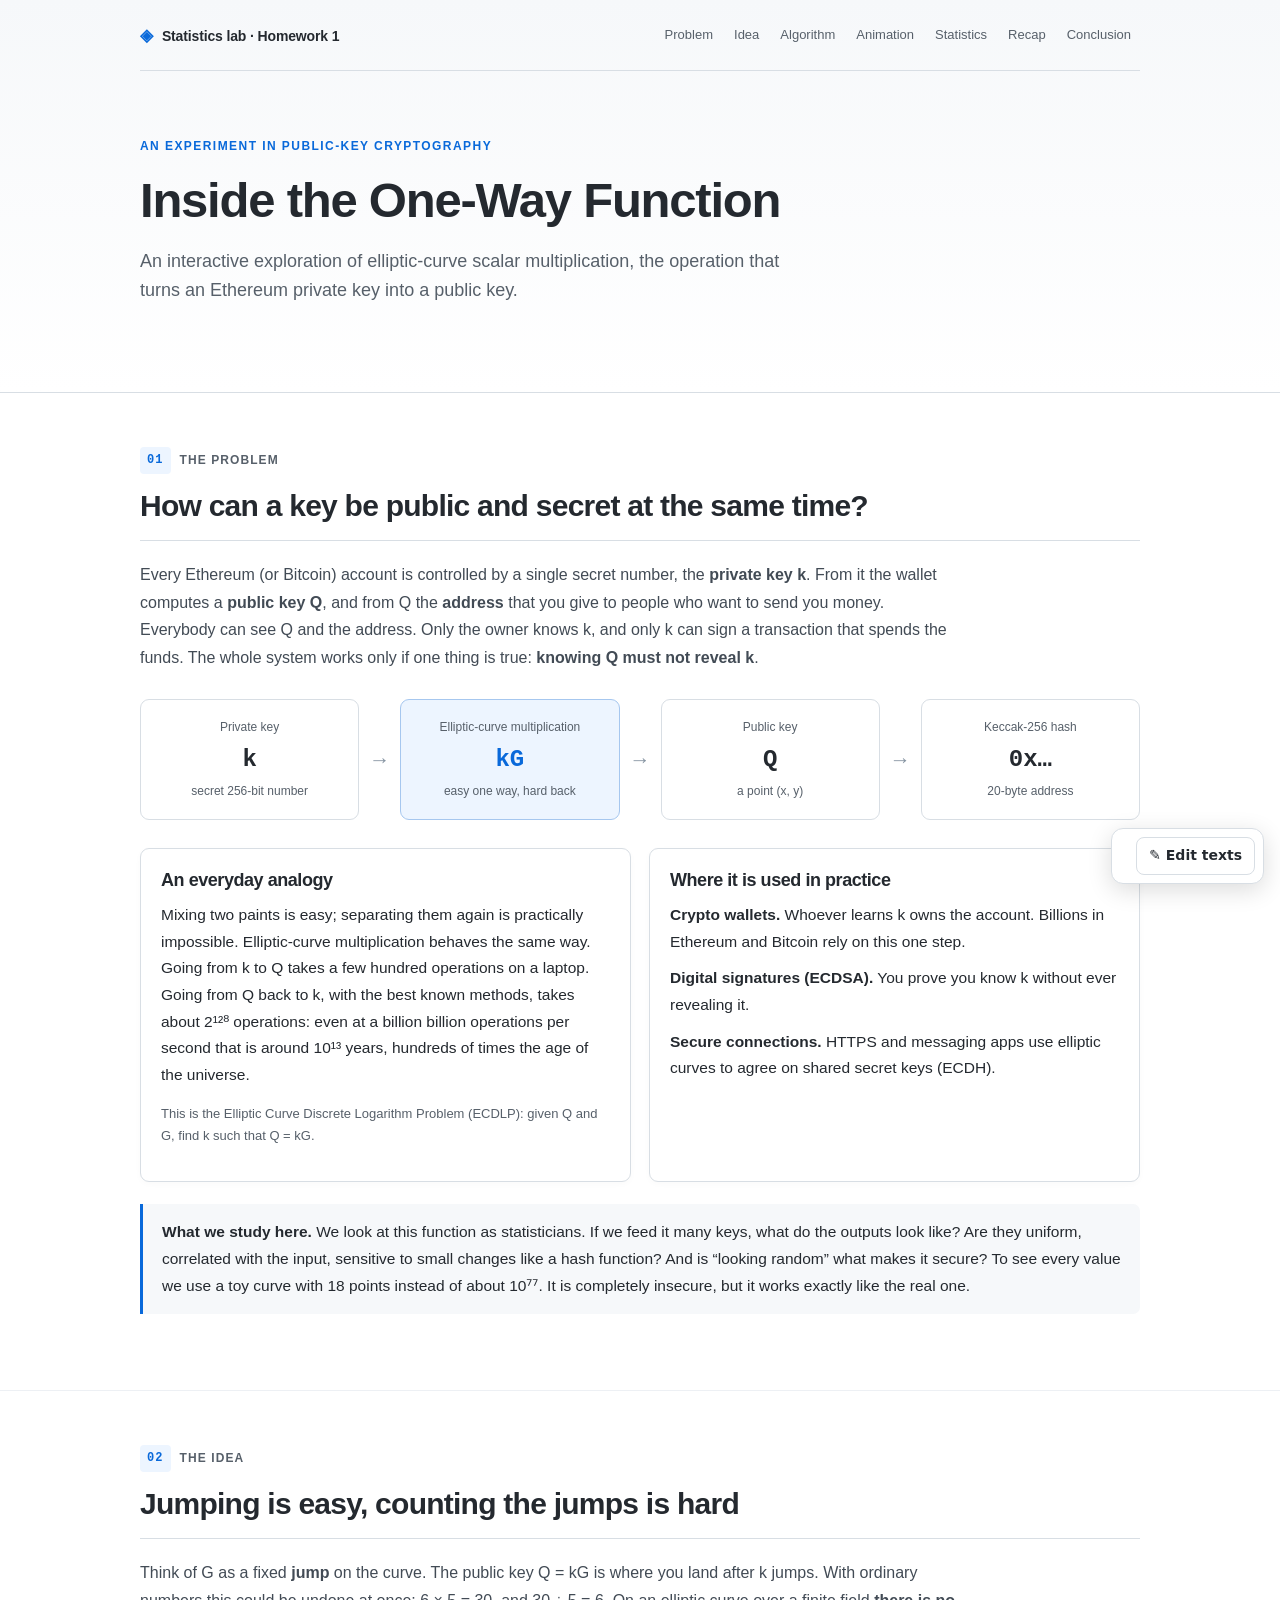
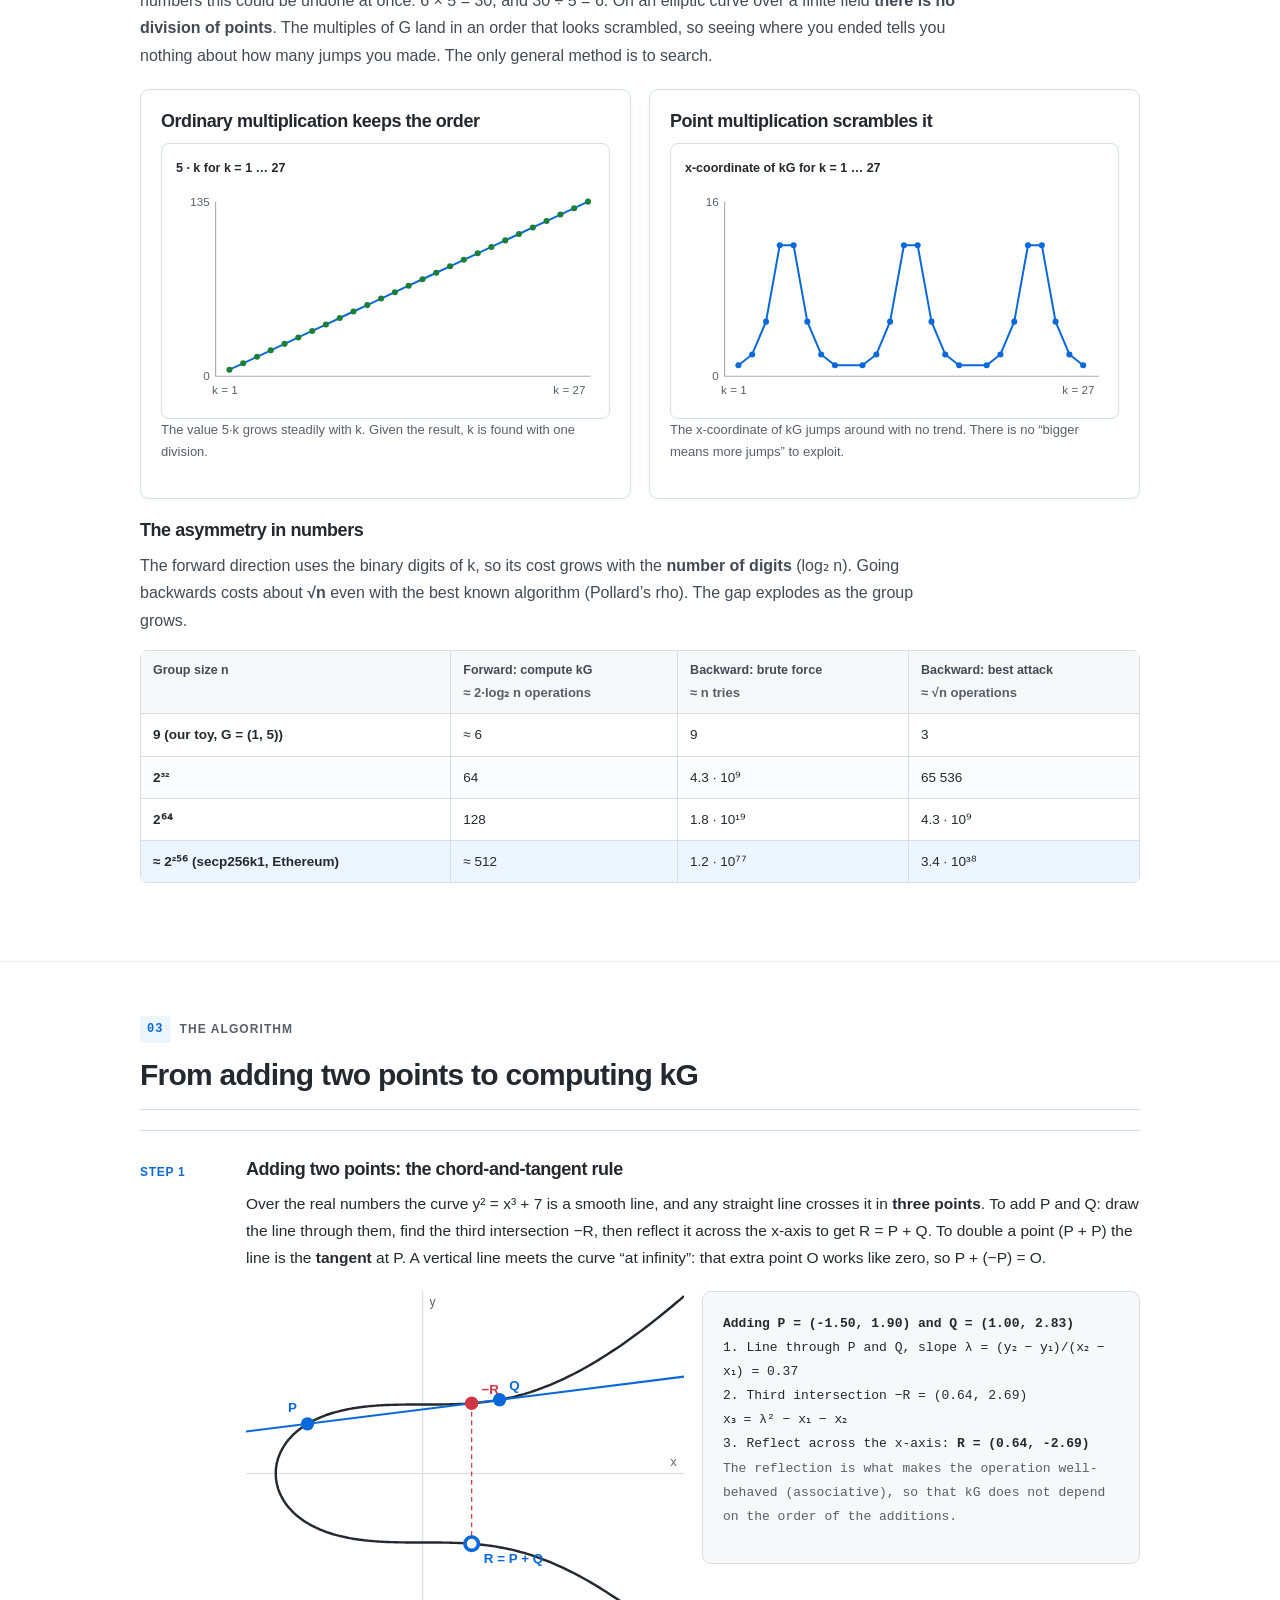
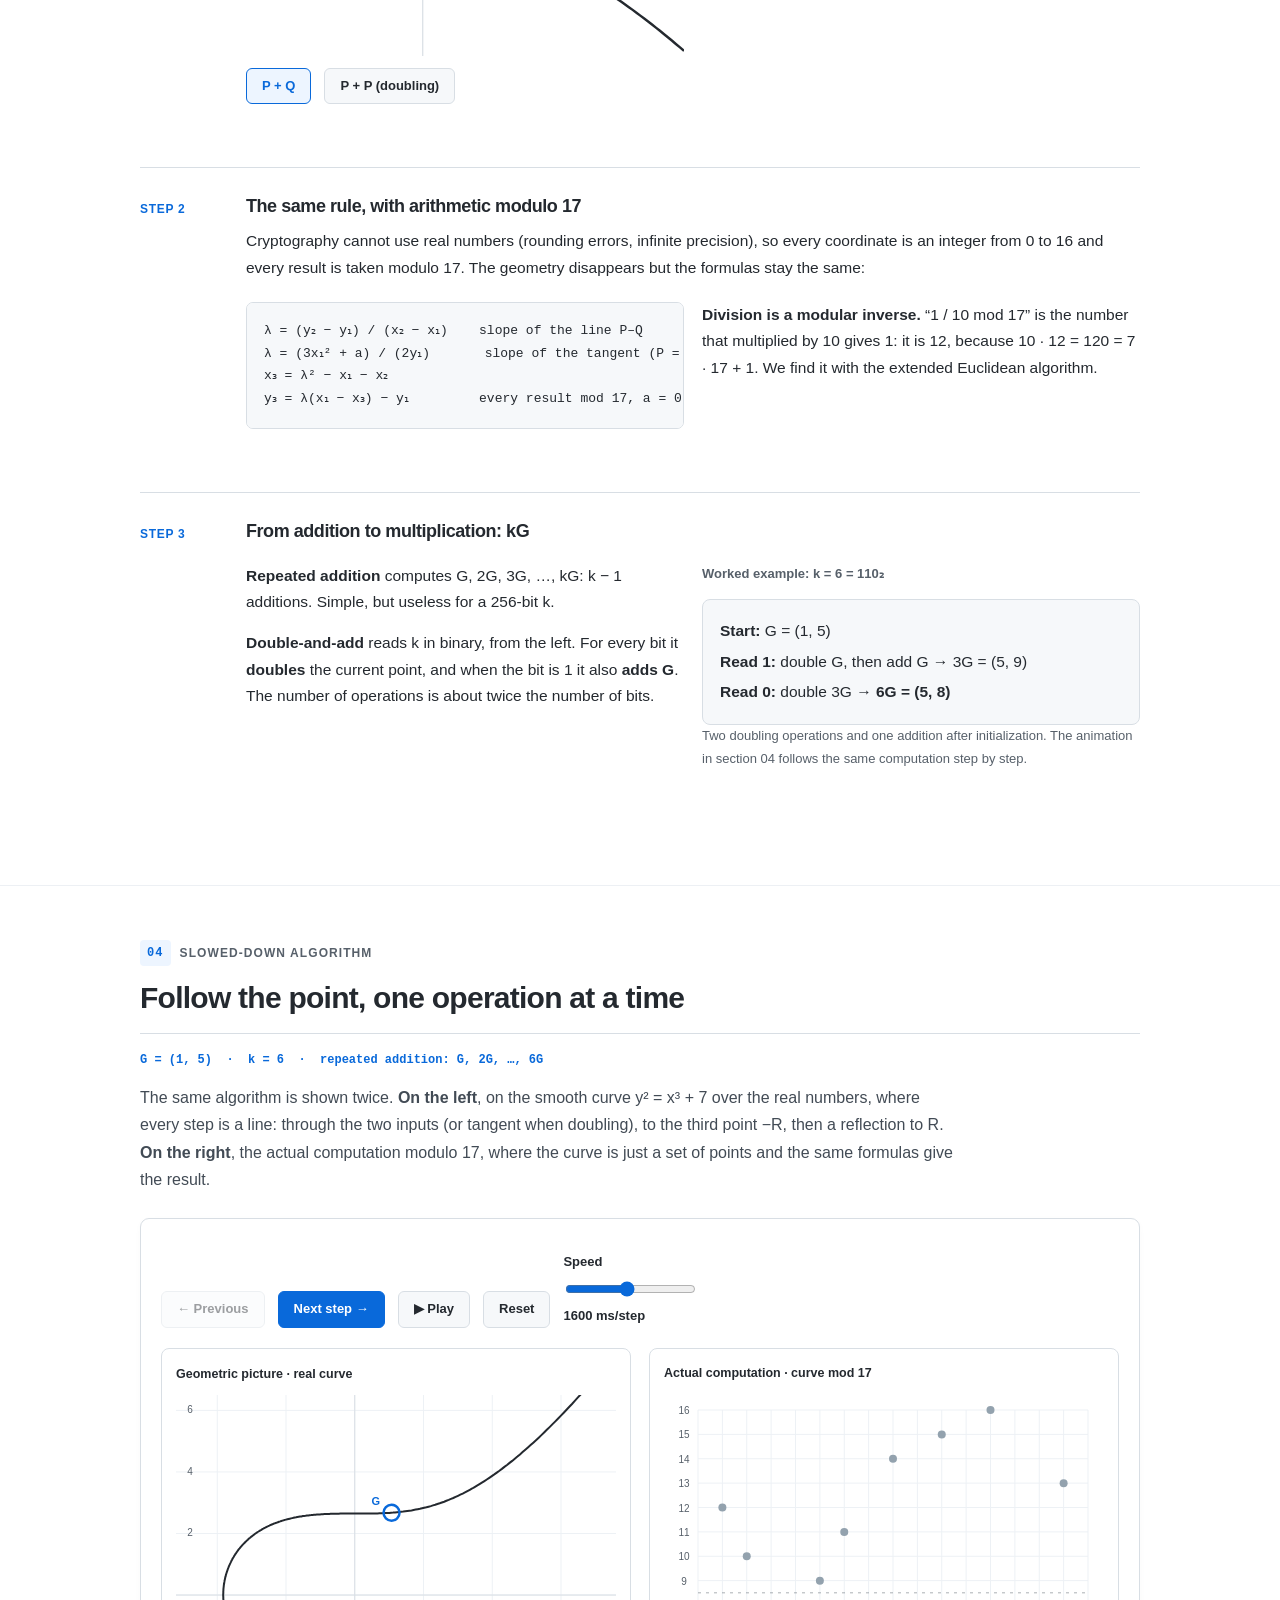
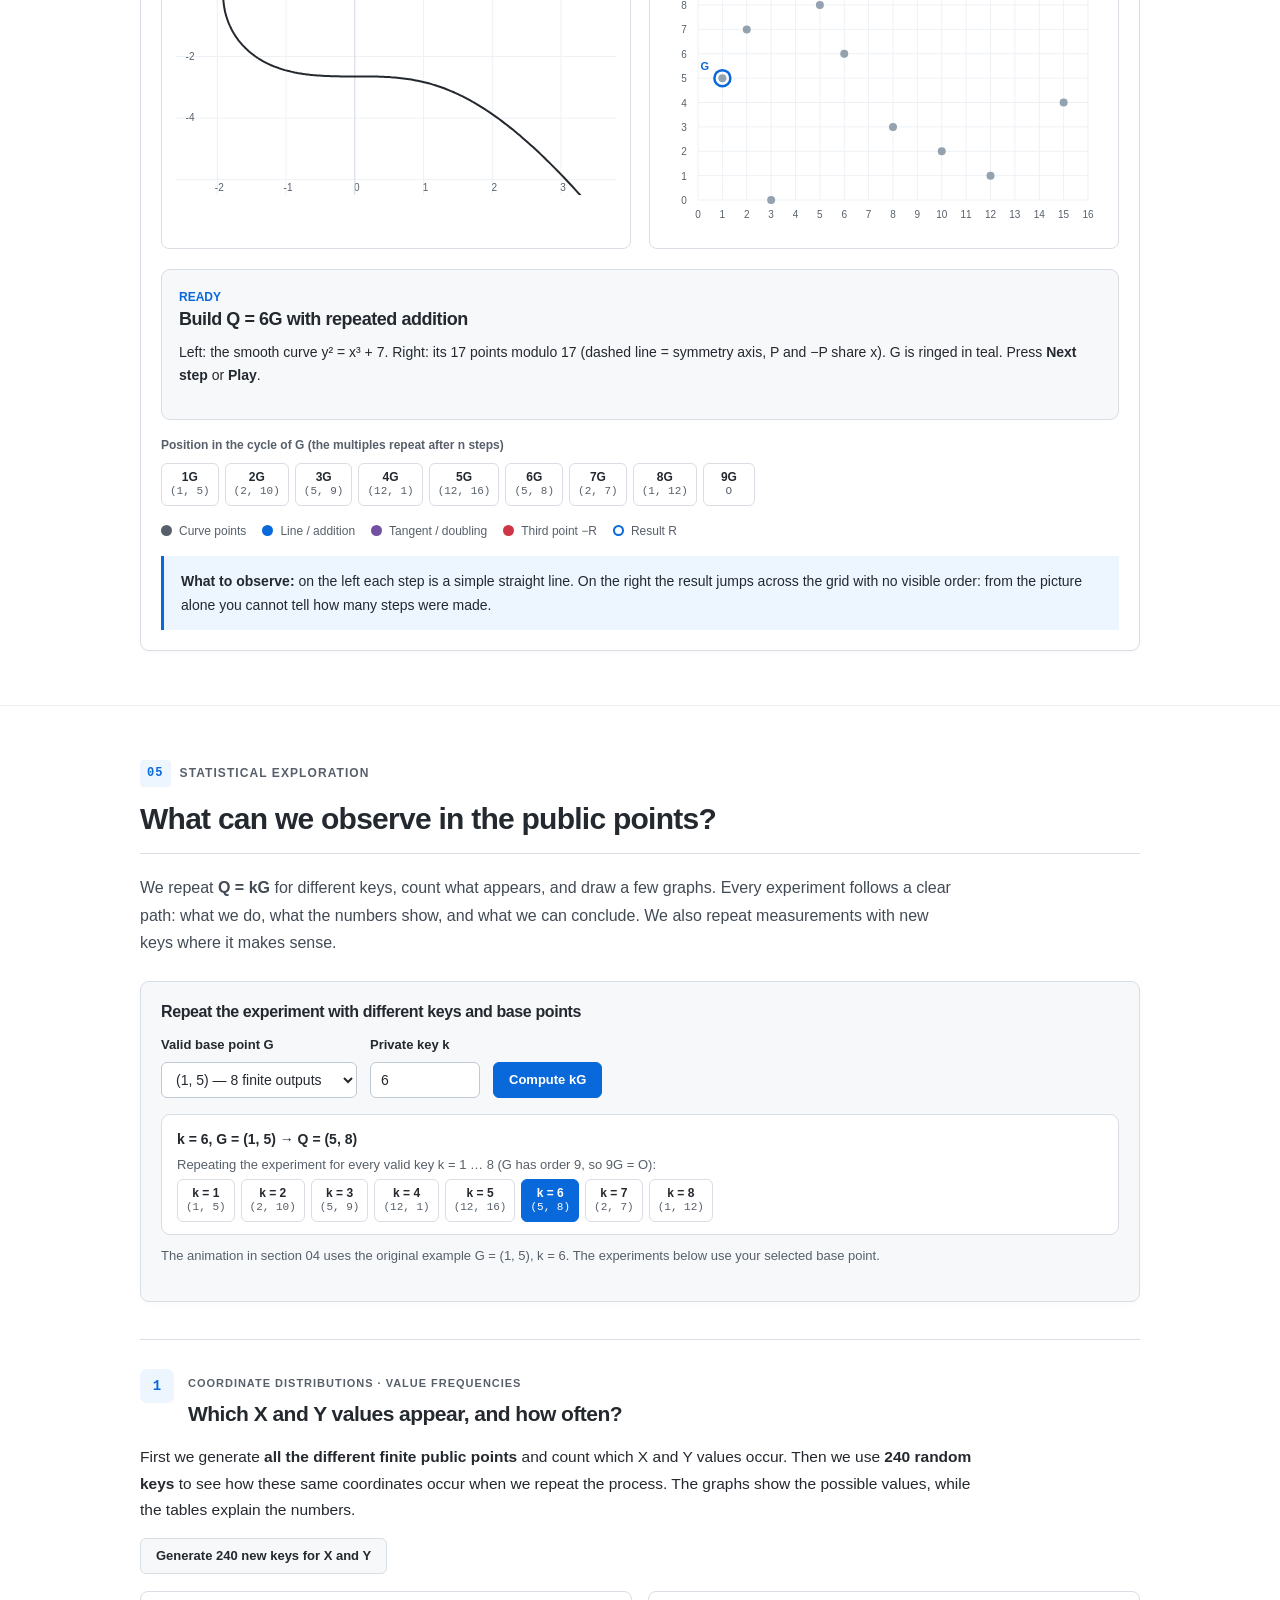
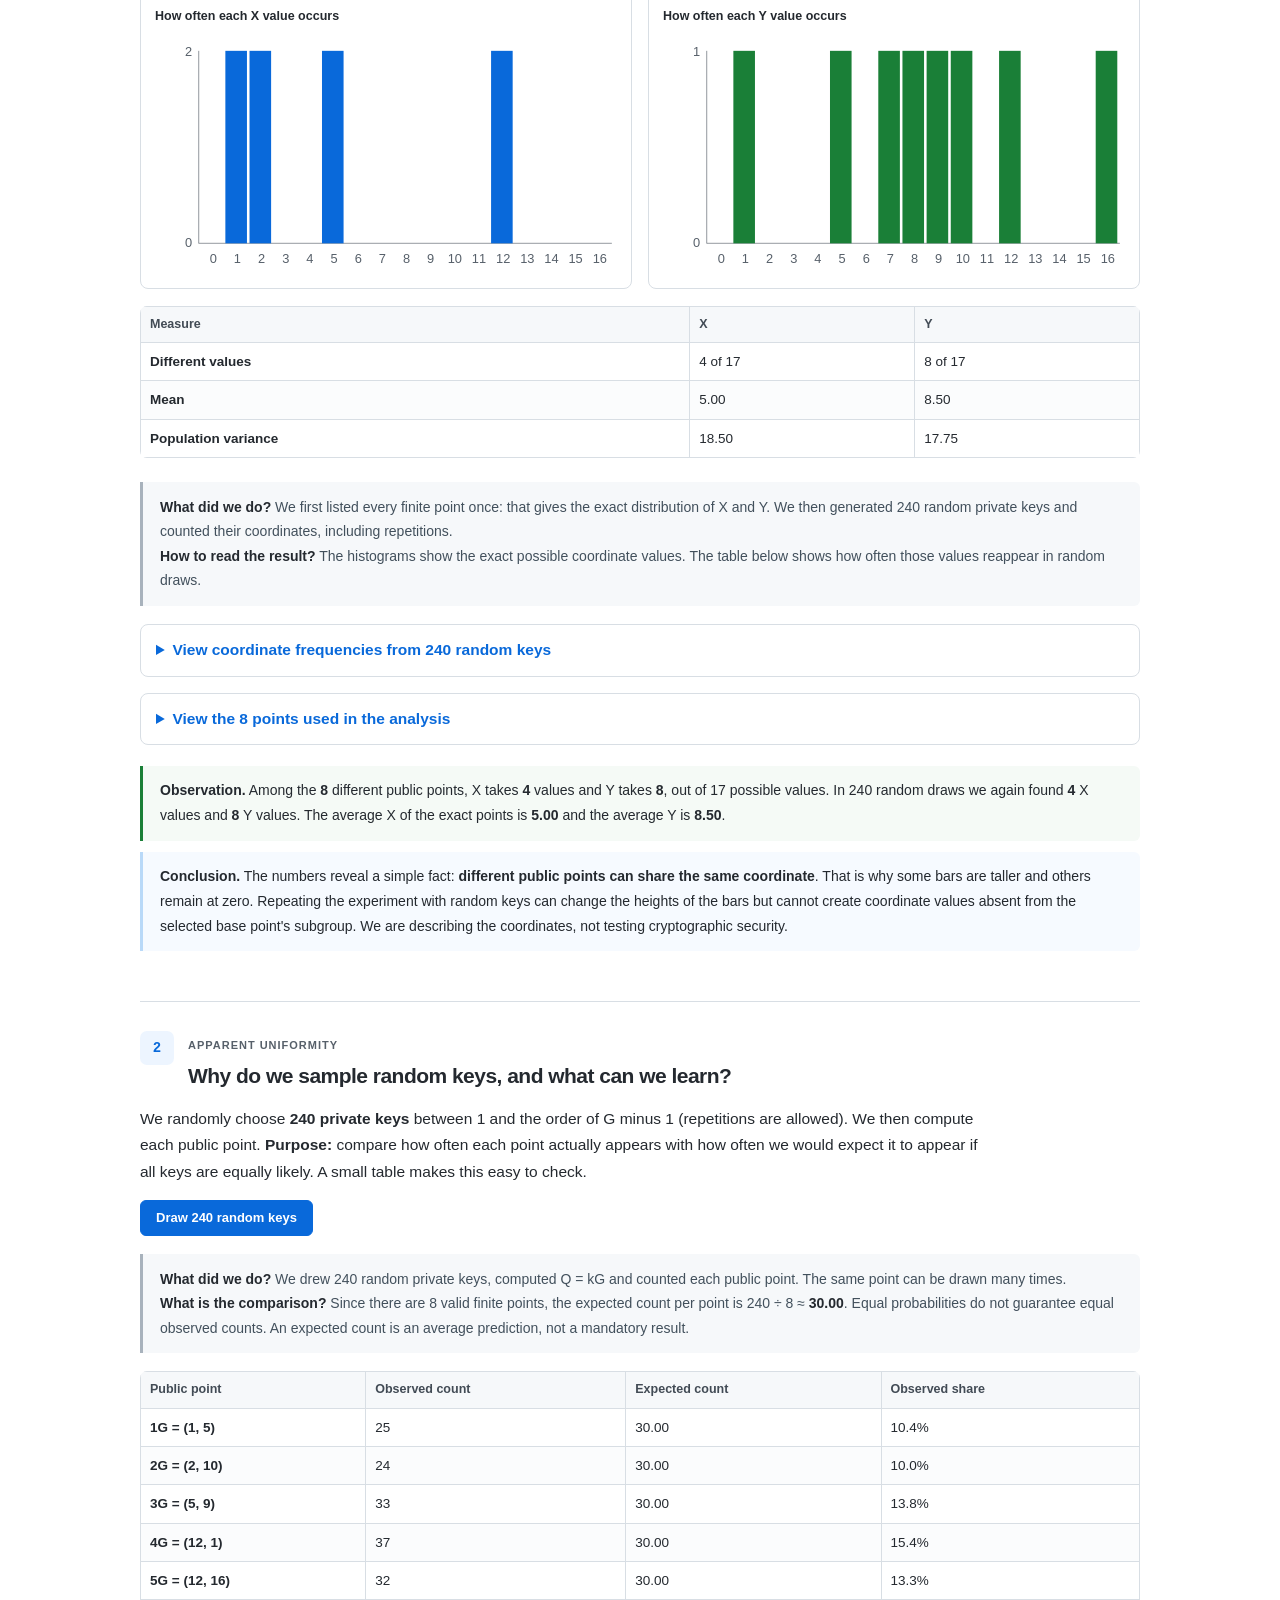
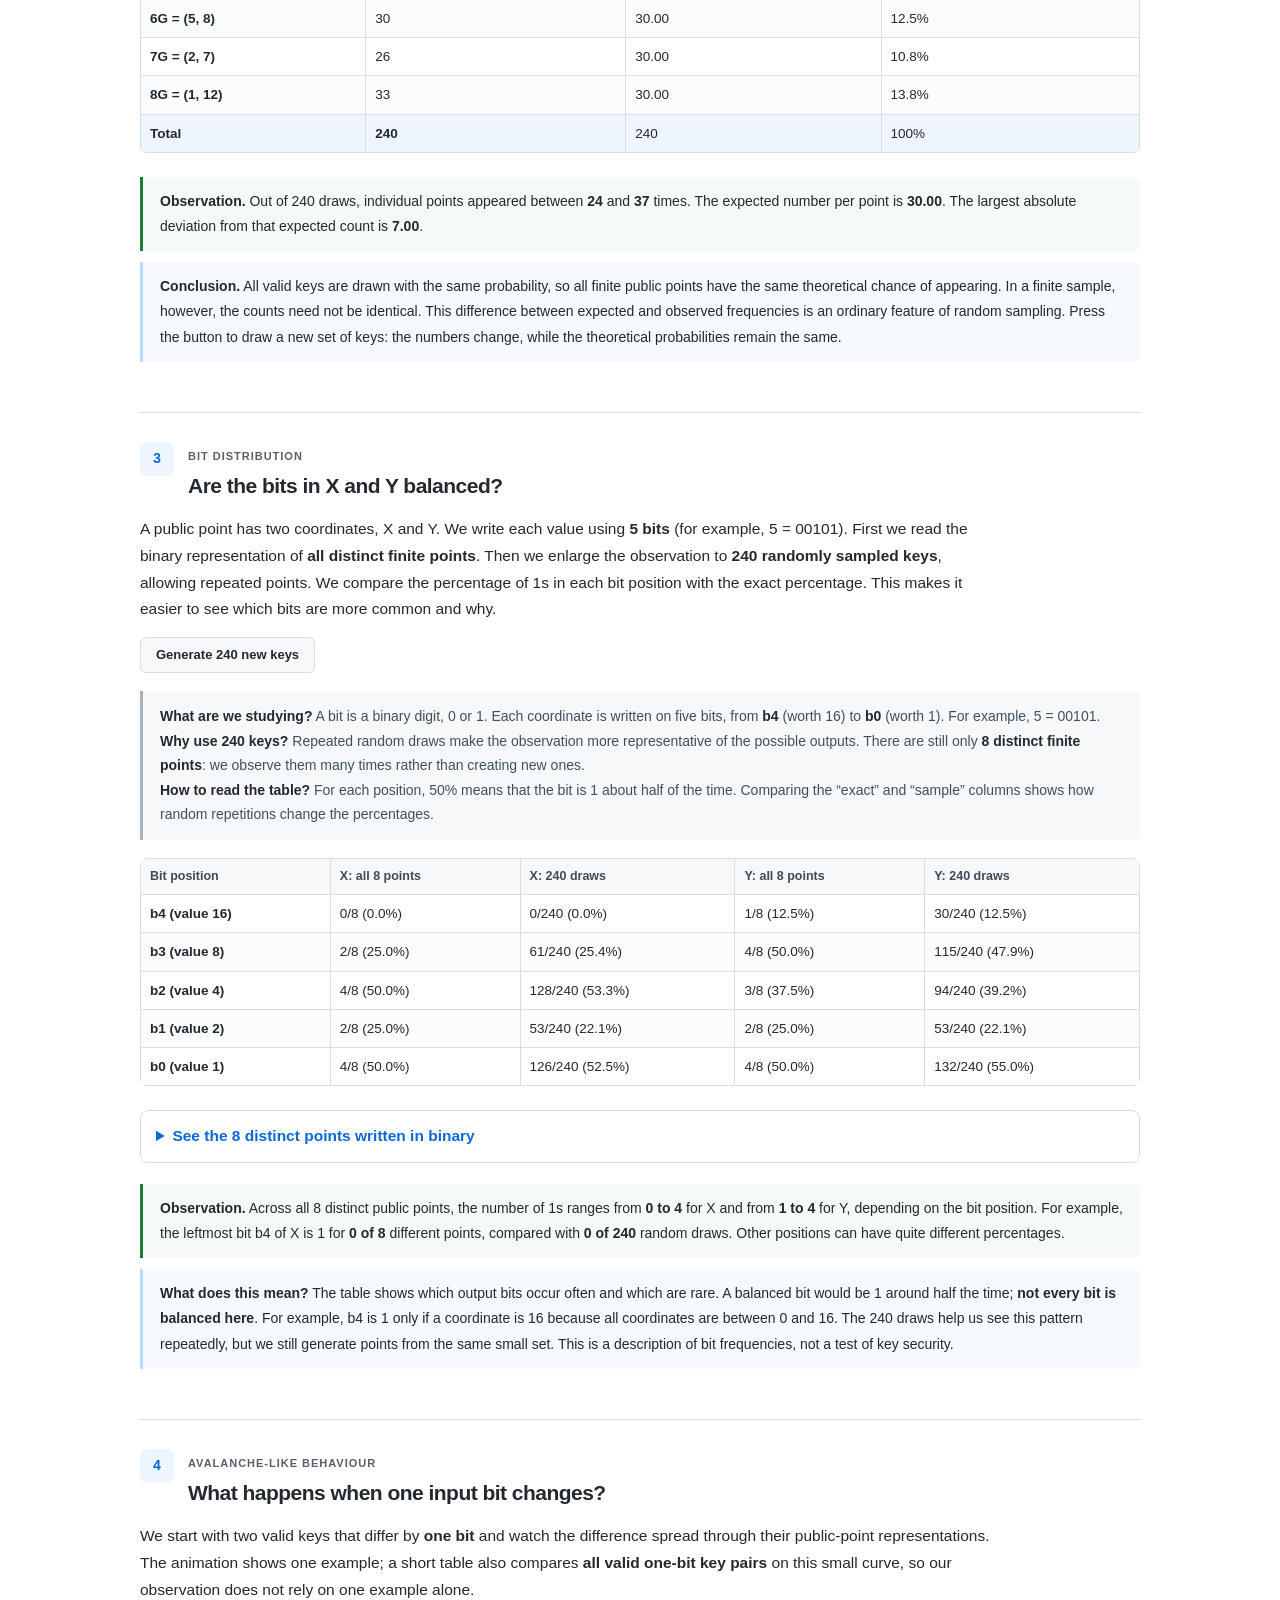
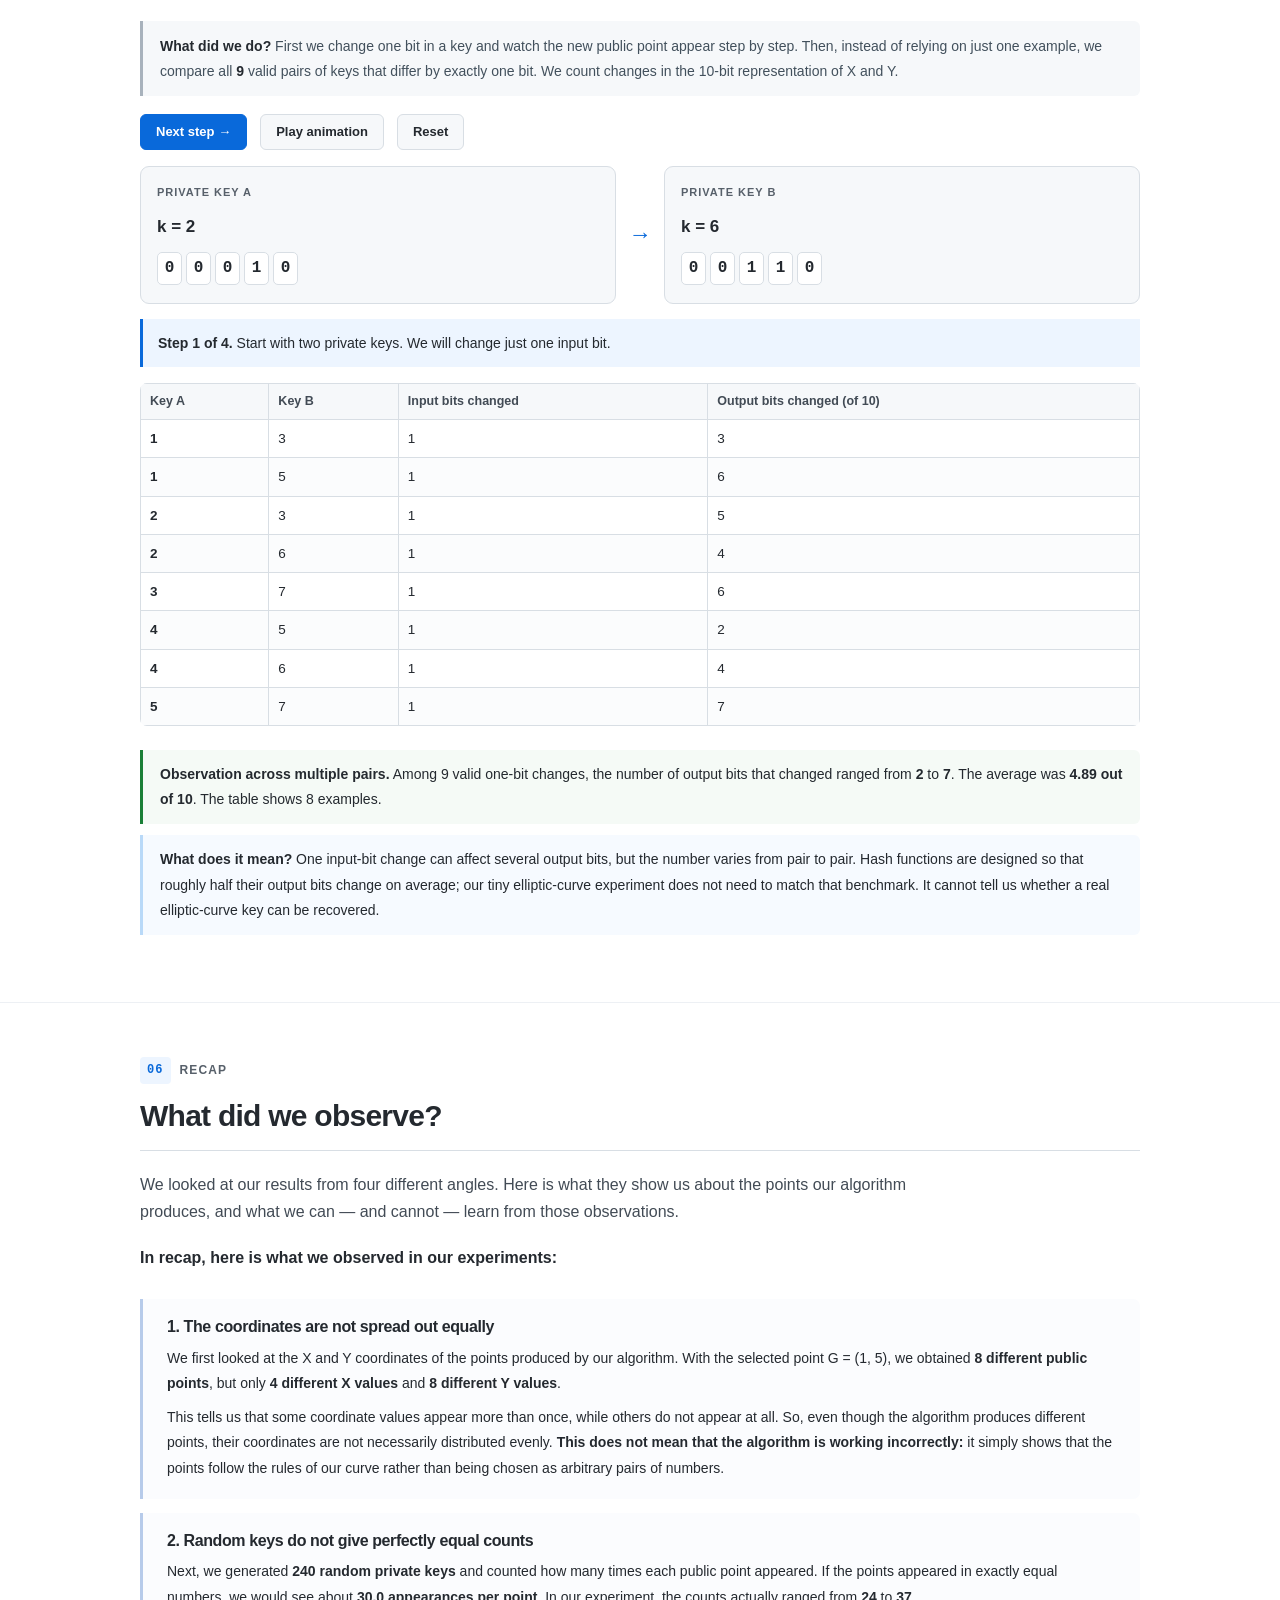
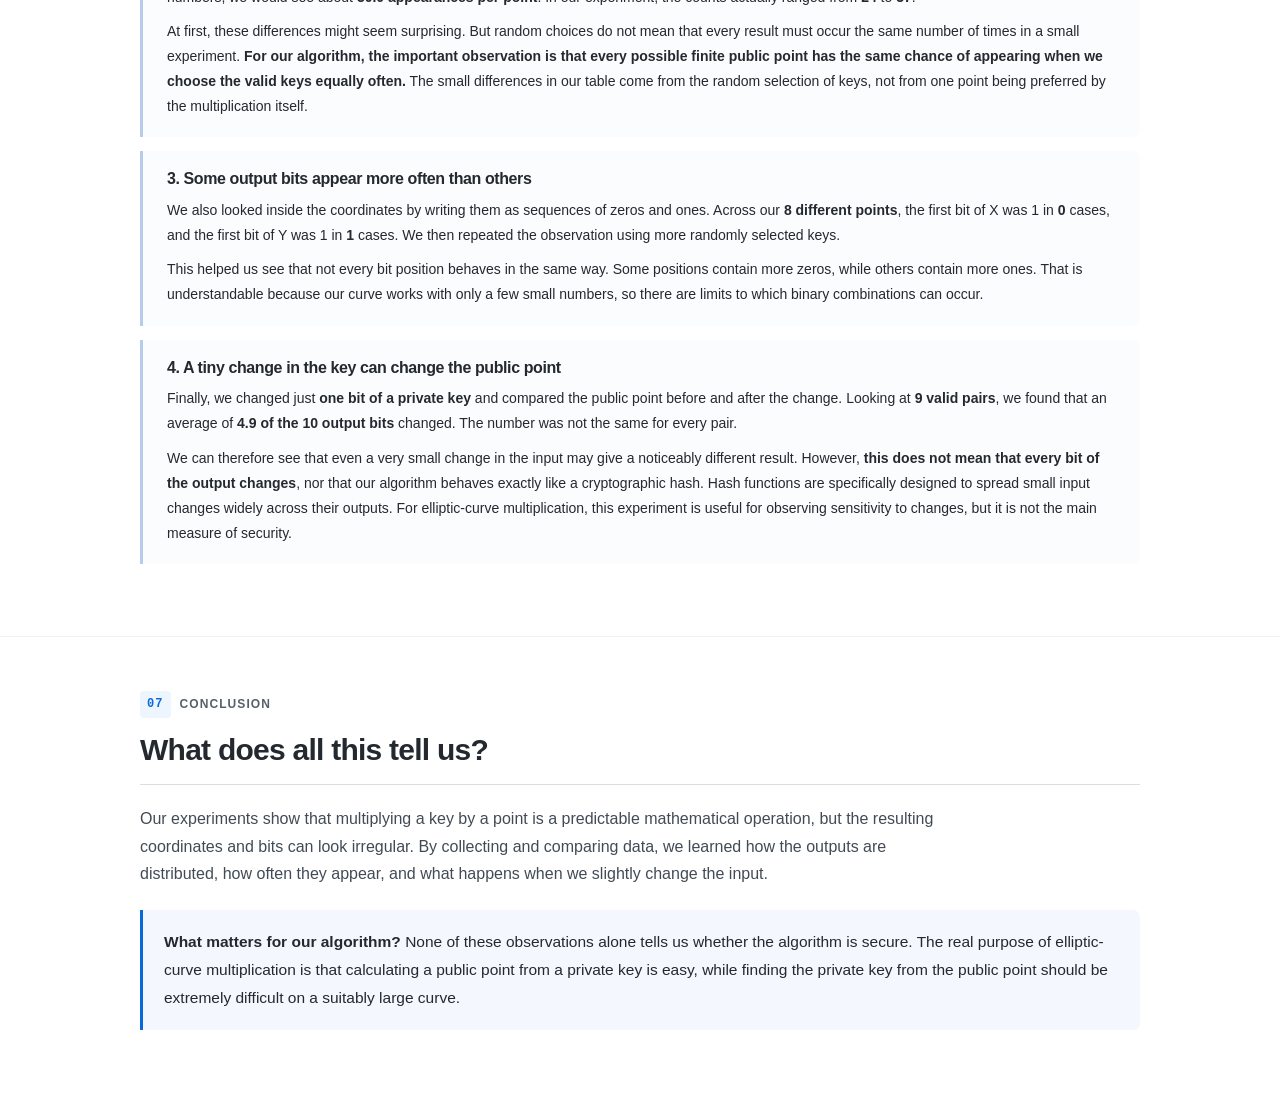
==== homework-1/index.html @ 022c15c7 "Add files via upload Add statistics Homework 1" ====
<!doctype html><html lang="en"><head><meta charset="utf-8"><meta name="viewport" content="width=device-width,initial-scale=1,viewport-fit=cover"><meta name="description" content="Statistics Homework 1: an interactive statistical exploration of elliptic-curve scalar multiplication"><title>Inside the One-Way Function | Statistics Homework 1</title><link rel="stylesheet" href="style.css"></head><body>


<header class="top">
  <div class="wrap">
    <nav class="nav">
      <div class="brand">Statistics lab · Homework 1</div>
      <div class="links">
        <a href="#problem">Problem</a><a href="#idea">Idea</a><a href="#algorithm">Algorithm</a><a href="#animation">Animation</a>
        <a href="#statistics">Statistics</a><a href="#discussion">Recap</a><a href="#conclusion">Conclusion</a>
      </div>
    </nav>
    <div class="hero"><div class="hero-text">
      <div class="eyebrow">An experiment in public-key cryptography</div>
      <h1>Inside the One-Way Function</h1>
      <p>An interactive exploration of elliptic-curve scalar multiplication, the operation that turns an Ethereum private key into a public key.</p>
    </div>
    </div>
  </div>
</header>

<main>
  <!-- 01 PROBLEM -->
  <section class="section" id="problem"><div class="wrap">
    <div class="num"><span class="num-n">01</span><span class="num-t">The problem</span></div>
    <h2>How can a key be public and secret at the same time?</h2>
    <p class="lede">Every Ethereum (or Bitcoin) account is controlled by a single secret number, the <b>private key k</b>.
      From it the wallet computes a <b>public key Q</b>, and from Q the <b>address</b> that you give to people who want to send you money.
      Everybody can see Q and the address. Only the owner knows k, and only k can sign a transaction that spends the funds.
      The whole system works only if one thing is true: <b>knowing Q must not reveal k</b>.</p>

    <div class="flow">
      <div class="flowbox"><div class="mini">Private key</div><strong>k</strong><div class="mini">secret 256-bit number</div></div>
      <div class="arrow" aria-hidden="true">→</div>
      <div class="flowbox hl"><div class="mini">Elliptic-curve multiplication</div><strong>kG</strong><div class="mini">easy one way, hard back</div></div>
      <div class="arrow" aria-hidden="true">→</div>
      <div class="flowbox"><div class="mini">Public key</div><strong>Q</strong><div class="mini">a point (x, y)</div></div>
      <div class="arrow" aria-hidden="true">→</div>
      <div class="flowbox"><div class="mini">Keccak-256 hash</div><strong>0x…</strong><div class="mini">20-byte address</div></div>
    </div>

    <div class="two">
      <div class="panel">
        <h3>An everyday analogy</h3>
        <p>Mixing two paints is easy; separating them again is practically impossible. Elliptic-curve multiplication behaves the same way.
          Going from k to Q takes a few hundred operations on a laptop. Going from Q back to k, with the best known methods, takes about
          2¹²⁸ operations: even at a billion billion operations per second that is around 10¹³ years, hundreds of times the age of the universe.</p>
        <p class="mini">This is the Elliptic Curve Discrete Logarithm Problem (ECDLP): given Q and G, find k such that Q = kG.</p>
      </div>
      <div class="panel">
        <h3>Where it is used in practice</h3>
        <ul class="plain">
          <li><b>Crypto wallets.</b> Whoever learns k owns the account. Billions in Ethereum and Bitcoin rely on this one step.</li>
          <li><b>Digital signatures (ECDSA).</b> You prove you know k without ever revealing it.</li>
          <li><b>Secure connections.</b> HTTPS and messaging apps use elliptic curves to agree on shared secret keys (ECDH).</li>
        </ul>
      </div>
    </div>

    <div class="note"><b>What we study here.</b> We look at this function as statisticians. If we feed it many keys, what do the outputs look like?
      Are they uniform, correlated with the input, sensitive to small changes like a hash function? And is “looking random” what makes it secure?
      To see every value we use a toy curve with 18 points instead of about 10⁷⁷. It is completely insecure, but it works exactly like the real one.</div>
  </div></section>

  <!-- 02 IDEA -->
  <section class="section" id="idea"><div class="wrap">
    <div class="num"><span class="num-n">02</span><span class="num-t">The idea</span></div>
    <h2>Jumping is easy, counting the jumps is hard</h2>
    <p class="lede">Think of G as a fixed <b>jump</b> on the curve. The public key Q = kG is where you land after k jumps.
      With ordinary numbers this could be undone at once: 6 × 5 = 30, and 30 ÷ 5 = 6. On an elliptic curve over a finite field
      <b>there is no division of points</b>. The multiples of G land in an order that looks scrambled, so seeing where you ended
      tells you nothing about how many jumps you made. The only general method is to search.</p>

    <div class="two">
      <div class="panel">
        <h3>Ordinary multiplication keeps the order</h3>
        <div id="ideaInt"></div>
        <p class="mini">The value 5·k grows steadily with k. Given the result, k is found with one division.</p>
      </div>
      <div class="panel">
        <h3>Point multiplication scrambles it</h3>
        <div id="ideaEc"></div>
        <p class="mini">The x-coordinate of kG jumps around with no trend. There is no “bigger means more jumps” to exploit.</p>
      </div>
    </div>

    <h3>The asymmetry in numbers</h3>
    <p class="lede">The forward direction uses the binary digits of k, so its cost grows with the <b>number of digits</b> (log₂ n).
      Going backwards costs about <b>√n</b> even with the best known algorithm (Pollard’s rho). The gap explodes as the group grows.</p>
    <div class="tablewrap">
      <table class="grid-table">
        <thead><tr><th>Group size n</th><th>Forward: compute kG<br><span class="mini">≈ 2·log₂ n operations</span></th><th>Backward: brute force<br><span class="mini">≈ n tries</span></th><th>Backward: best attack<br><span class="mini">≈ √n operations</span></th></tr></thead>
        <tbody>
          <tr><td>9 (our toy, G = (1, 5))</td><td>≈ 6</td><td>9</td><td>3</td></tr>
          <tr><td>2³²</td><td>64</td><td>4.3 · 10⁹</td><td>65 536</td></tr>
          <tr><td>2⁶⁴</td><td>128</td><td>1.8 · 10¹⁹</td><td>4.3 · 10⁹</td></tr>
          <tr class="hlrow"><td>≈ 2²⁵⁶ (secp256k1, Ethereum)</td><td>≈ 512</td><td>1.2 · 10⁷⁷</td><td>3.4 · 10³⁸</td></tr>
        </tbody>
      </table>
    </div>
  </div></section>

  <!-- 03 ALGORITHM -->
  <section class="section" id="algorithm"><div class="wrap">
    <div class="num"><span class="num-n">03</span><span class="num-t">The algorithm</span></div>
    <h2>From adding two points to computing kG</h2>

    <div class="stepcard">
      <div class="stepnum">Step 1</div>
      <div class="stepbody">
        <h3>Adding two points: the chord-and-tangent rule</h3>
        <p>Over the real numbers the curve y² = x³ + 7 is a smooth line, and any straight line crosses it in <b>three points</b>.
          To add P and Q: draw the line through them, find the third intersection −R, then reflect it across the x-axis to get R = P + Q.
          To double a point (P + P) the line is the <b>tangent</b> at P. A vertical line meets the curve “at infinity”: that extra point O works like zero, so P + (−P) = O.</p>
        <div class="two curvebox">
          <div><div id="realCurve"></div>
            <div class="controls tight"><button id="rcAdd" class="secondary" aria-pressed="true">P + Q</button><button id="rcDbl" class="secondary" aria-pressed="false">P + P (doubling)</button></div>
          </div>
          <div id="rcText" class="calcbox"></div>
        </div>
      </div>
    </div>

    <div class="stepcard">
      <div class="stepnum">Step 2</div>
      <div class="stepbody">
        <h3>The same rule, with arithmetic modulo 17</h3>
        <p>Cryptography cannot use real numbers (rounding errors, infinite precision), so every coordinate is an integer from 0 to 16 and every
          result is taken modulo 17. The geometry disappears but the formulas stay the same:</p>
        <div class="two">
          <pre class="formulas">λ = (y₂ − y₁) / (x₂ − x₁)    slope of the line P–Q
λ = (3x₁² + a) / (2y₁)       slope of the tangent (P = Q)
x₃ = λ² − x₁ − x₂
y₃ = λ(x₁ − x₃) − y₁         every result mod 17, a = 0</pre>
          <div>
            <p><b>Division is a modular inverse.</b> “1 / 10 mod 17” is the number that multiplied by 10 gives 1: it is 12, because
              10 · 12 = 120 = 7 · 17 + 1. We find it with the extended Euclidean algorithm.</p>
          </div>
        </div>
      </div>
    </div>

    <div class="stepcard">
      <div class="stepnum">Step 3</div>
      <div class="stepbody">
        <h3>From addition to multiplication: kG</h3>
        <div class="two">
          <div>
            <p><b>Repeated addition</b> computes G, 2G, 3G, …, kG: k − 1 additions. Simple, but useless for a 256-bit k.</p>
            <p><b>Double-and-add</b> reads k in binary, from the left. For every bit it <b>doubles</b> the current point, and when the bit is 1 it also
              <b>adds G</b>. The number of operations is about twice the number of bits.</p>
          </div>
          <div>
            <p class="mini"><b>Worked example: k = 6 = 110₂</b></p>
            <div class="binary-example"><p><b>Start:</b> G = (1, 5)</p><p><b>Read 1:</b> double G, then add G → 3G = (5, 9)</p><p><b>Read 0:</b> double 3G → <b>6G = (5, 8)</b></p></div>
            <p class="mini">Two doubling operations and one addition after initialization. The animation in section 04 follows the same computation step by step.</p>
          </div>
        </div>
      </div>
    </div>

  </div></section>

  <!-- 04 ANIMATION -->
  <section class="section" id="animation"><div class="wrap">
    <div class="num"><span class="num-n">04</span><span class="num-t">Slowed-down algorithm</span></div>
    <h2>Follow the point, one operation at a time</h2>
    <p class="meta-line">G = (1, 5) &nbsp;·&nbsp; k = 6 &nbsp;·&nbsp; repeated addition: G, 2G, …, 6G</p>
    <p class="lede">The same algorithm is shown twice. <b>On the left</b>, on the smooth curve y² = x³ + 7 over the real numbers, where every
      step is a line: through the two inputs (or tangent when doubling), to the third point −R, then a reflection to R.
      <b>On the right</b>, the actual computation modulo 17, where the curve is just a set of points and the same formulas give the result.</p>
    <div class="panel tool">
      <div class="controls">
        <button id="prev" class="secondary">← Previous</button>
        <button id="next">Next step →</button>
        <button id="play" class="secondary">▶ Play</button>
        <button id="reset" class="secondary">Reset</button>
        <label>Speed <input id="speed" type="range" min="400" max="3000" step="100" value="1600"><span id="speedLbl"></span></label>
      </div>
      <div class="viz2">
        <figure class="vizfig">
          <figcaption>Geometric picture · real curve <span class="mini" id="zoomNote"></span></figcaption>
          <svg id="realPlot" viewBox="0 0 440 400" aria-label="The current step drawn on the real curve"></svg>
        </figure>
        <figure class="vizfig">
          <figcaption>Actual computation · curve mod 17</figcaption>
          <svg id="plot" viewBox="0 0 440 440" aria-label="The current step on the points of the curve modulo 17"></svg>
        </figure>
      </div>
      <div id="stepInfo" class="stepinfo" aria-live="polite"></div>
      <div class="strips">
        <div><div class="strip-label">Position in the cycle of G (the multiples repeat after n steps)</div><div id="cycleStrip" class="chips"></div></div>
        <div id="bitWrap"><div class="strip-label">Bits of k read by double-and-add</div><div id="bitStrip" class="chips"></div></div>
      </div>
      <div class="legend"><span><i class="swatch dots"></i> Curve points</span><span><i class="swatch green"></i> Line / addition</span><span><i class="swatch blue"></i> Tangent / doubling</span><span><i class="swatch redd"></i> Third point −R</span><span><i class="swatch ring"></i> Result R</span></div>
      <div id="animInterpretation" class="interpretation" aria-live="polite"></div>
    </div>
  </div></section>

  <!-- 05 STATISTICS -->
  <section class="section" id="statistics"><div class="wrap">
    <div class="num"><span class="num-n">05</span><span class="num-t">Statistical exploration</span></div>
    <h2>What can we observe in the public points?</h2>
    <p class="lede">We repeat <b>Q = kG</b> for different keys, count what appears, and draw a few graphs. Every experiment follows a clear path: what we do, what the numbers show, and what we can conclude. We also repeat measurements with new keys where it makes sense.</p>
    <div class="panel lab-controls">
      <h3>Repeat the experiment with different keys and base points</h3>
      <div class="controls">
        <label>Valid base point G
          <select id="statBase"><option value="1,5">(1, 5) — 8 finite outputs</option><option value="6,6">(6, 6) — 17 finite outputs</option></select>
        </label>
        <label>Private key k <input id="statKey" type="number" value="6" min="1" max="8" step="1"></label>
        <button id="statTry">Compute kG</button>
      </div>
      <div id="statTrial" class="trial-result" aria-live="polite"></div>
      <p class="mini">The animation in section 04 uses the original example G = (1, 5), k = 6. The experiments below use your selected base point.</p>
    </div>

    <article class="exp"><header><span class="exp-num">1</span><div><span class="guide-tag">Coordinate distributions · value frequencies</span><h3>Which X and Y values appear, and how often?</h3></div></header>
      <p>First we generate <b>all the different finite public points</b> and count which X and Y values occur. Then we use <b>240 random keys</b> to see how these same coordinates occur when we repeat the process. The graphs show the possible values, while the tables explain the numbers.</p>
      <div class="controls"><button id="statCoordDraw" class="secondary">Generate 240 new keys for X and Y</button></div><div id="simpleDist"></div>
    </article>

    <article class="exp"><header><span class="exp-num">2</span><div><span class="guide-tag">Apparent uniformity</span><h3>Why do we sample random keys, and what can we learn?</h3></div></header>
      <p>We randomly choose <b>240 private keys</b> between 1 and the order of G minus 1 (repetitions are allowed). We then compute each public point. <b>Purpose:</b> compare how often each point actually appears with how often we would expect it to appear if all keys are equally likely. A small table makes this easy to check.</p>
      <button id="statDraw">Draw 240 random keys</button>
      <div id="statUniform" aria-live="polite"></div>
    </article>

    <article class="exp"><header><span class="exp-num">3</span><div><span class="guide-tag">Bit distribution</span><h3>Are the bits in X and Y balanced?</h3></div></header>
      <p>A public point has two coordinates, X and Y. We write each value using <b>5 bits</b> (for example, 5 = 00101). First we read the binary representation of <b>all distinct finite points</b>. Then we enlarge the observation to <b>240 randomly sampled keys</b>, allowing repeated points. We compare the percentage of 1s in each bit position with the exact percentage. This makes it easier to see which bits are more common and why.</p>
      <div class="controls"><button id="statBitDraw" class="secondary">Generate 240 new keys</button></div>
      <div id="simpleBits"></div>
    </article>

    <article class="exp"><header><span class="exp-num">4</span><div><span class="guide-tag">Avalanche-like behaviour</span><h3>What happens when one input bit changes?</h3></div></header>
      <p>We start with two valid keys that differ by <b>one bit</b> and watch the difference spread through their public-point representations. The animation shows one example; a short table also compares <b>all valid one-bit key pairs</b> on this small curve, so our observation does not rely on one example alone.</p>
      <div id="simpleAvalanche"></div>
    </article>
  </div></section>
  <section class="section discussion" id="discussion"><div class="wrap">
    <div class="num"><span class="num-n">06</span><span class="num-t">Recap</span></div>
    <h2>What did we observe?</h2>
    <p class="lede">We looked at our results from four different angles. Here is what they show us about the points our algorithm produces, and what we can — and cannot — learn from those observations.</p>
    <div id="overallFinding" class="final-finding" aria-live="polite"></div>
  </div></section>
  <section class="section discussion" id="conclusion"><div class="wrap">
    <div class="num"><span class="num-n">07</span><span class="num-t">Conclusion</span></div>
    <h2>What does all this tell us?</h2>
    <p class="lede">Our experiments show that multiplying a key by a point is a predictable mathematical operation, but the resulting coordinates and bits can look irregular. By collecting and comparing data, we learned how the outputs are distributed, how often they appear, and what happens when we slightly change the input.</p>
    <div class="conclusion-last"><b>What matters for our algorithm?</b> None of these observations alone tells us whether the algorithm is secure. The real purpose of elliptic-curve multiplication is that calculating a public point from a private key is easy, while finding the private key from the public point should be extremely difficult on a suitably large curve.</div>
  </div></section>
  </main>


<script src="app.js"></script>
<script src="editor.js"></script>


</body></html>
---- homework-1/style.css ----
/* Statistics Homework — restrained academic GitHub Pages aesthetic */
:root{color-scheme:light;--paper:#fff;--card:#fff;--ink:#24292f;--mute:#57606a;--line:#d8dee4;--grid:#edf1f5;--subtle:#f6f8fa;--acc:#0969da;--acc-soft:#edf5ff;--on-acc:#fff;--ok:#1a7f37;--red:#cf3645;--amber:#a36b00;--purple:#7350a2;--navy:#f6f8fa;--primary:#0969da;--primary-hover:#0758b7;--mono:ui-monospace,SFMono-Regular,Menlo,Consolas,monospace;--sans:-apple-system,BlinkMacSystemFont,'Segoe UI',Helvetica,Arial,sans-serif}
*{box-sizing:border-box}html{scroll-behavior:smooth;scroll-padding-top:75px}body{margin:0;background:var(--paper);color:var(--ink);font:15.5px/1.72 var(--sans);-webkit-font-smoothing:antialiased}a{color:var(--acc)}.wrap{width:min(100% - 48px,1000px);margin-inline:auto}h1,h2,h3,h4,p{margin-top:0}h1,h2,h3{line-height:1.28;letter-spacing:-.025em}h1{font-size:clamp(32px,4.8vw,49px);font-weight:680;max-width:800px;margin:12px 0 15px}h2{font-size:clamp(24px,3vw,30px);font-weight:670;margin-bottom:18px}h3{font-size:18px;font-weight:670;margin-bottom:10px}p{margin-bottom:14px}strong,b{font-weight:650}.mini,.small{font-size:13px;color:var(--mute)}.lede{font-size:16px;color:#424b55;max-width:820px}.hero .lede{max-width:750px}
/* Header and university report navigation */
.top{background:linear-gradient(180deg,#f6f8fa 0%,#fff 100%);border-bottom:1px solid var(--line)}.nav{display:flex;align-items:center;justify-content:space-between;flex-wrap:wrap;gap:12px 22px;padding:18px 0;border-bottom:1px solid var(--line)}.brand{font-weight:720;font-size:14px;color:var(--ink);letter-spacing:-.01em}.brand:before{content:'◈';font-size:17px;color:var(--acc);margin-right:9px}.links{display:flex;align-items:center;gap:3px;flex-wrap:wrap}.links a{font-size:13px;color:var(--mute);text-decoration:none;padding:6px 9px;border-radius:6px}.links a:hover,.links a:focus-visible{background:var(--acc-soft);color:var(--acc)}.hero{padding:65px 0 72px;max-width:800px}.eyebrow{font-size:12px;letter-spacing:.12em;color:var(--acc);font-weight:750;text-transform:uppercase}.hero p{color:var(--mute);font-size:18px;max-width:680px;line-height:1.65}.hero-text{max-width:820px}
/* Paper-like chapter hierarchy */
.section{padding:54px 0;border-bottom:1px solid #edf0f4}.section:last-child{border-bottom:0}.section>.wrap>.num{display:flex;align-items:center;gap:9px;margin:0 0 13px;color:var(--mute);font-size:12px;text-transform:uppercase;font-weight:740;letter-spacing:.09em}.num-n{font-family:var(--mono);color:var(--acc);font-size:12px;background:var(--acc-soft);padding:3px 7px;border-radius:4px}.section>.wrap>h2{padding-bottom:15px;border-bottom:1px solid var(--line);margin-bottom:20px}.stepcard{display:grid;grid-template-columns:84px minmax(0,1fr);gap:22px;border-top:1px solid var(--line);padding:27px 0}.stepcard:first-of-type{border-top:0}.stepnum{color:var(--acc);font-size:12px;font-weight:740;text-transform:uppercase;letter-spacing:.06em;padding-top:4px}.two,.viz2{display:grid;grid-template-columns:repeat(2,minmax(0,1fr));gap:18px;margin:20px 0}.two>* ,.viz2>*{min-width:0}.panel,.flowbox,.stepinfo,.calcbox,.trial-result,.aval-col{border:1px solid var(--line);background:var(--card);border-radius:9px;padding:20px}.panel{box-shadow:0 2px 7px rgba(31,35,40,.025)}.tool{margin-top:24px}.plain{list-style:none;padding:0;margin:0}.plain li{margin-bottom:10px}.note{background:var(--subtle);border-left:3px solid var(--acc);padding:15px 19px;margin:22px 0;border-radius:0 7px 7px 0}.flow{display:flex;align-items:stretch;flex-wrap:wrap;gap:10px;margin:28px 0}.flowbox{flex:1 1 150px;text-align:center;padding:17px 11px}.flowbox .mini{font-size:12px}.flowbox strong{display:block;font:700 24px/1.4 var(--mono);margin:5px 0}.flowbox.hl{background:var(--acc-soft);border-color:#a6c7ef}.flowbox.hl strong{color:var(--acc)}.arrow{align-self:center;color:#8694a2;font-size:21px}
/* Forms and controls */
.controls{display:flex;flex-wrap:wrap;align-items:end;gap:10px 13px;margin:12px 0 16px}label{display:flex;flex-direction:column;gap:5px;color:var(--ink);font-size:13px;font-weight:650}input,select{font:14px var(--sans);color:var(--ink);background:#fff;border:1px solid #bfc9d4;border-radius:6px;min-height:36px;padding:6px 10px;max-width:100%}input[type=number]{width:110px}input[type=range]{accent-color:var(--acc);min-height:0;padding:0}button{font:650 13px/1.4 var(--sans);background:var(--acc);color:#fff;border:1px solid var(--acc);border-radius:6px;padding:8px 15px;min-height:36px;cursor:pointer;transition:background .15s,border-color .15s}button:hover:not(:disabled){background:var(--primary-hover)}button.secondary{color:var(--ink);background:var(--subtle);border-color:var(--line)}button.secondary:hover:not(:disabled){background:#eaeef2}button.secondary[aria-pressed=true]{background:var(--acc-soft);color:var(--acc);border-color:var(--acc)}button:disabled{opacity:.45;cursor:default}button:focus-visible,a:focus-visible,input:focus-visible,select:focus-visible,summary:focus-visible{outline:2px solid var(--acc);outline-offset:2px}
/* Data tables, figures, animations */
.tablewrap{width:100%;overflow-x:auto;margin:16px 0 24px;border-radius:7px}table{border-collapse:collapse;width:100%;font-size:13.5px;font-variant-numeric:tabular-nums;margin:0 0 15px}.grid-table{margin:0}.grid-table th,.grid-table td{border:1px solid var(--line);padding:9px 12px;text-align:left;vertical-align:top}.grid-table th{font-weight:680;color:#424b55;background:var(--subtle);font-size:12.5px}.grid-table tr:nth-child(even) td{background:#fbfcfd}.grid-table td:first-child{font-weight:640}.grid-table.compact td,.grid-table.compact th{padding:7px 9px}.hlrow td{background:var(--acc-soft)!important}.live-table td:first-child{white-space:nowrap}.bit-data-table code{font:700 13px var(--mono);letter-spacing:.05em;color:var(--acc)}.bit-frequency-table th,.bit-frequency-table td{min-width:105px}.stats-inline{background:var(--subtle);padding:12px 14px;border-radius:7px;display:flex;flex-wrap:wrap;gap:9px 16px;font-size:13px}.stats-inline span{color:var(--mute)}figure{margin:0;background:var(--card);border:1px solid var(--line);border-radius:8px;padding:14px;min-width:0}figcaption{font-size:12.5px;color:var(--ink);font-weight:670;margin-bottom:10px}svg{display:block;width:100%;height:auto}.charts,.stat-figure-grid{display:grid;grid-template-columns:repeat(2,minmax(0,1fr));gap:16px;margin:17px 0}.chart-narrow{max-width:600px}.grid{stroke:var(--grid)}.sym{stroke:var(--mute);stroke-dasharray:3 5;opacity:.5}.tick,.axis{fill:var(--mute);font:10px var(--sans);text-anchor:middle}.axis.yl{text-anchor:end}.lbl{font:700 11px var(--sans);fill:var(--ink)}.pt{fill:#93a2ae}.G,.Q{fill:none;stroke:var(--acc);stroke-width:2.5}.in{fill:none;stroke:var(--acc);stroke-dasharray:3 2}.neg{fill:var(--red);opacity:.75}.red,text.red{color:var(--red);fill:var(--red)}.ok{color:var(--ok)}.reflect{stroke:var(--red);stroke-dasharray:4 3}.step{stroke:var(--acc);stroke-width:1.6}.step.dbl{stroke:var(--purple)}.hit,.bar,.dot,.s1{fill:var(--acc)}.s2,.dot.s2{fill:var(--ok)}.s3{fill:var(--amber)}.ref{stroke:var(--red);stroke-dasharray:4 3;stroke-width:1.3}.poly,.ln{fill:none;stroke:var(--acc);stroke-width:1.7}.ln.s1{stroke:var(--acc)}.ln.s2{stroke:var(--ok)}.ln.s3{stroke:var(--amber)}.base{stroke:var(--mute);opacity:.5}.curve{fill:none;stroke:var(--ink);stroke-width:2}.axisline{stroke:var(--line)}.chord{stroke:var(--acc);stroke-width:1.7}.chord.tan{stroke:var(--purple)}.rp{fill:var(--acc)}.rn{fill:var(--red)}.rr{fill:var(--card);stroke:var(--acc);stroke-width:3}.rp-t,.rr-t,.acc-t{fill:var(--acc)}.rn-t{fill:var(--red)}.expline{fill:none;stroke:var(--ink);stroke-dasharray:3 3}.expdot{fill:var(--ink)}.band{fill:var(--mute);opacity:.14}.clegend,.legend{display:flex;flex-wrap:wrap;gap:10px 16px;font-size:12px;color:var(--mute);margin:10px 0}.legend span{display:inline-flex;align-items:center;gap:7px}.swatch{display:inline-block;width:11px;height:11px;border-radius:50%;background:var(--mute)}.swatch.green{background:var(--acc)}.swatch.blue{background:var(--purple)}.swatch.redd{background:var(--red)}.swatch.ring{background:transparent;border:2px solid var(--acc)}.sw{display:inline-block;width:10px;height:10px;border-radius:3px}.sw.s1{background:var(--acc)}.sw.s2{background:var(--ok)}.sw.s3{background:var(--amber)}
/* Math exposition */
pre{font:13px/1.75 var(--mono);background:var(--subtle);color:var(--ink);padding:17px;overflow-x:auto;border:1px solid var(--line);border-radius:7px;margin:0 0 16px;max-height:390px}.calcbox{font:13px/1.85 var(--mono);background:var(--subtle)}.stepinfo{padding:17px;font-size:14px;line-height:1.7;background:var(--subtle);min-height:0;overflow-wrap:anywhere}.stepinfo .calc{font:13px var(--mono)}.stepinfo .step-label{font-size:12px;font-weight:700;color:var(--acc)}.binary-example,.bit-intro{background:var(--subtle);border:1px solid var(--line);padding:14px 17px;border-radius:8px}.binary-example p{margin:4px 0}.meta-line{color:var(--acc);font:650 12px/1.5 var(--mono);margin:-3px 0 15px}.curvebox{align-items:start}.strips{display:grid;gap:13px;margin:15px 0}.strip-label{font-size:12px;color:var(--mute);font-weight:670;margin-bottom:7px}.chips{display:flex;flex-wrap:wrap;gap:6px}.chip{display:inline-flex;flex-direction:column;align-items:center;justify-content:center;min-width:52px;background:var(--card);border:1px solid var(--line);border-radius:6px;padding:6px 8px;color:var(--mute);font:11px/1.35 var(--mono)}.chip b{color:var(--ink);font:650 12px var(--sans)}.chip.on{background:var(--acc-soft);border-color:#bad4f4}.chip.cur{background:var(--acc);border-color:var(--acc);color:#fff}.chip.cur b{color:#fff}.chip.bit{min-width:30px;font-size:14px}.interpretation{margin-top:15px;padding:13px 17px;border-left:3px solid var(--acc);background:var(--acc-soft);font-size:14px}
/* Study experiments: quiet visual hierarchy */
.lab-controls{margin:24px 0 28px;background:var(--subtle);border:1px solid var(--line);border-radius:9px}.lab-controls h3{font-size:16px}.trial-result{padding:12px 15px;background:#fff;font-size:14px;display:grid;gap:3px;margin:10px 0}.exp{margin-top:37px;padding:29px 0 3px;border-top:1px solid var(--line)}.exp>header{display:flex;align-items:start;gap:14px;margin-bottom:16px}.exp-num{flex:none;display:grid;place-items:center;width:34px;height:34px;color:var(--acc);border-radius:7px;background:var(--acc-soft);font:700 14px var(--mono)}.exp header h3{font-size:21px;margin:5px 0 0}.guide-tag{color:var(--mute);font-size:11px;font-weight:720;text-transform:uppercase;letter-spacing:.09em}.exp>p{max-width:850px}.stat-method{font-size:14px;line-height:1.75;color:#42505c;padding:13px 17px;background:var(--subtle);border-left:3px solid #a8b2bc;margin:18px 0;border-radius:0 6px 6px 0}.stat-method b{color:var(--ink)}.stat-reading{display:grid;gap:11px;margin:21px 0 10px}.stat-reading p{font-size:14px;line-height:1.8;border-left:3px solid #b9d9f8;background:#f6faff;padding:12px 17px;margin:0;border-radius:0 6px 6px 0}.stat-reading p:first-child{border-left-color:var(--ok);background:#f5faf6}.stat-reading p b:first-child{color:var(--ink)}.stat-details{margin:16px 0;border:1px solid var(--line);border-radius:8px;padding:12px 15px}.stat-details summary{cursor:pointer;font-weight:650;color:var(--acc)}.stat-details .tablewrap{margin-top:15px}.stat-reading .mini{font-size:13px}
/* Avalanche animation */
.aval-stage{display:grid;grid-template-columns:minmax(0,1fr)28px minmax(0,1fr);gap:10px;align-items:center;margin:15px 0}.aval-col{min-width:0;background:var(--subtle);padding:16px;display:grid;gap:10px}.aval-col strong{font-size:17px}.aval-arrow{font-size:23px;text-align:center;color:var(--acc)}.aval-bits{display:flex;gap:4px;overflow:auto;padding-bottom:2px;font:650 16px var(--mono)}.aval-bit{display:grid;place-items:center;min-width:25px;height:33px;background:#fff;border:1px solid var(--line);border-radius:5px}.aval-bit.changed{background:var(--acc);color:#fff;border-color:var(--acc)}.aval-stage.outputs .aval-col{border-color:#b5d1f0}.aval-caption{padding:12px 15px;background:var(--acc-soft);border-left:3px solid var(--acc);font-size:14px;margin:13px 0}#simpleAvalanche code{font:650 13px var(--mono);color:var(--acc)}
/* Recap and final lesson */
.final-finding{margin:18px 0}.conclusion-guide{display:grid;gap:14px}.conclusion-intro{font-size:16px}.conclusion-property{padding:18px 22px 18px 24px;border-left:3px solid #b7cbea;background:#fbfcfe;border-radius:0 7px 7px 0}.conclusion-property h3{font-size:16px;margin:0 0 8px}.conclusion-property p{font-size:14px;line-height:1.8;margin:0 0 9px}.conclusion-property p:last-child{margin-bottom:0}.conclusion-last{background:#f4f7fd;border-left:3px solid var(--acc);padding:18px 21px;border-radius:0 7px 7px 0;line-height:1.8;margin:22px 0}.footer{border-top:1px solid var(--line);color:var(--mute);font-size:12px;padding:28px 0 45px}
@media(max-width:780px){.wrap{width:min(100% - 36px,1000px)}.two,.viz2,.charts,.stat-figure-grid{grid-template-columns:1fr}.section{padding:40px 0}.hero{padding:47px 0}.stepcard{grid-template-columns:1fr;gap:7px}.stepnum{padding-top:0}.exp header h3{font-size:19px}.flowbox{flex-basis:42%}.arrow{display:none}}
@media(max-width:570px){.nav{align-items:start}.links{gap:2px}.links a{padding:5px 7px}.wrap{width:calc(100% - 30px)}.hero{padding:38px 0 45px}.hero p{font-size:16px}.exp>header{gap:10px}.aval-stage{grid-template-columns:1fr}.aval-arrow{transform:rotate(90deg)}.aval-bits{flex-wrap:wrap}.flowbox{flex-basis:100%}.grid-table{font-size:12px}.grid-table th,.grid-table td{padding:7px}.controls button{flex-grow:0}}
@media(prefers-reduced-motion:reduce){html{scroll-behavior:auto}button{transition:none}}
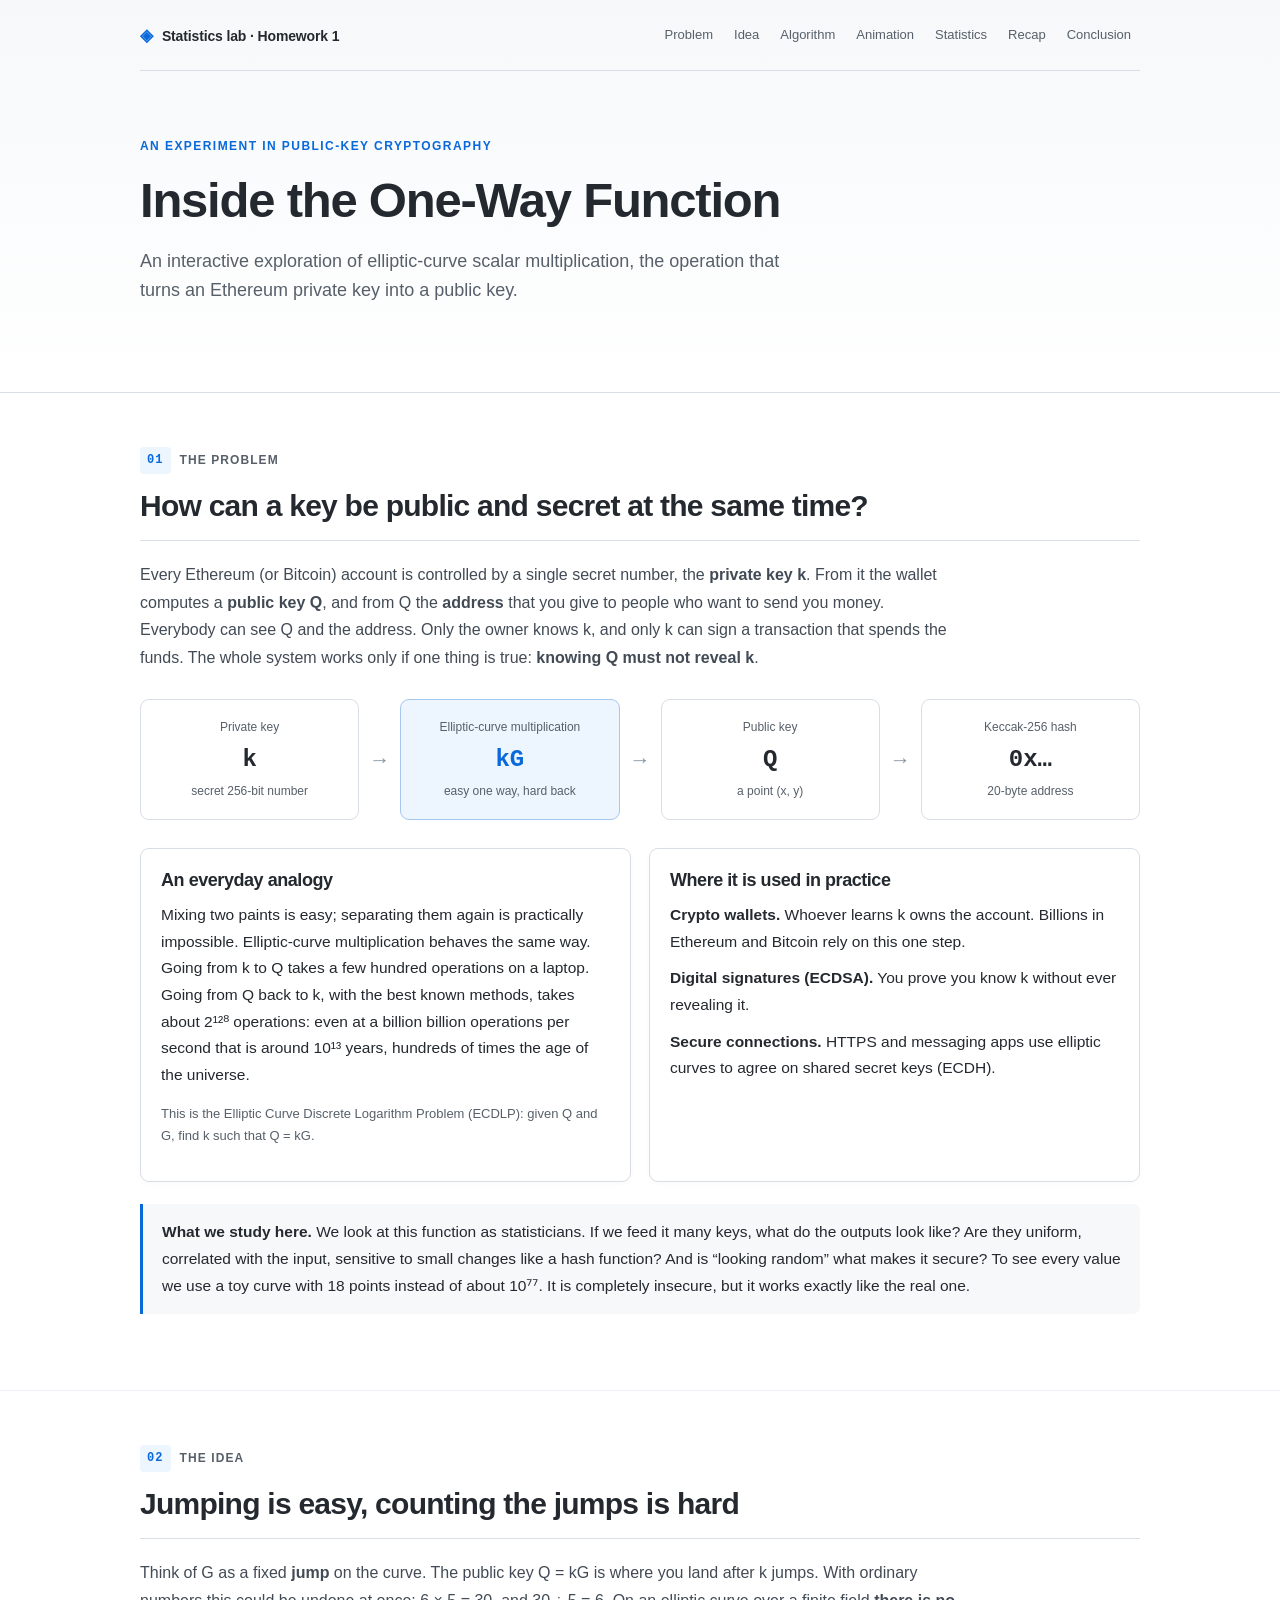
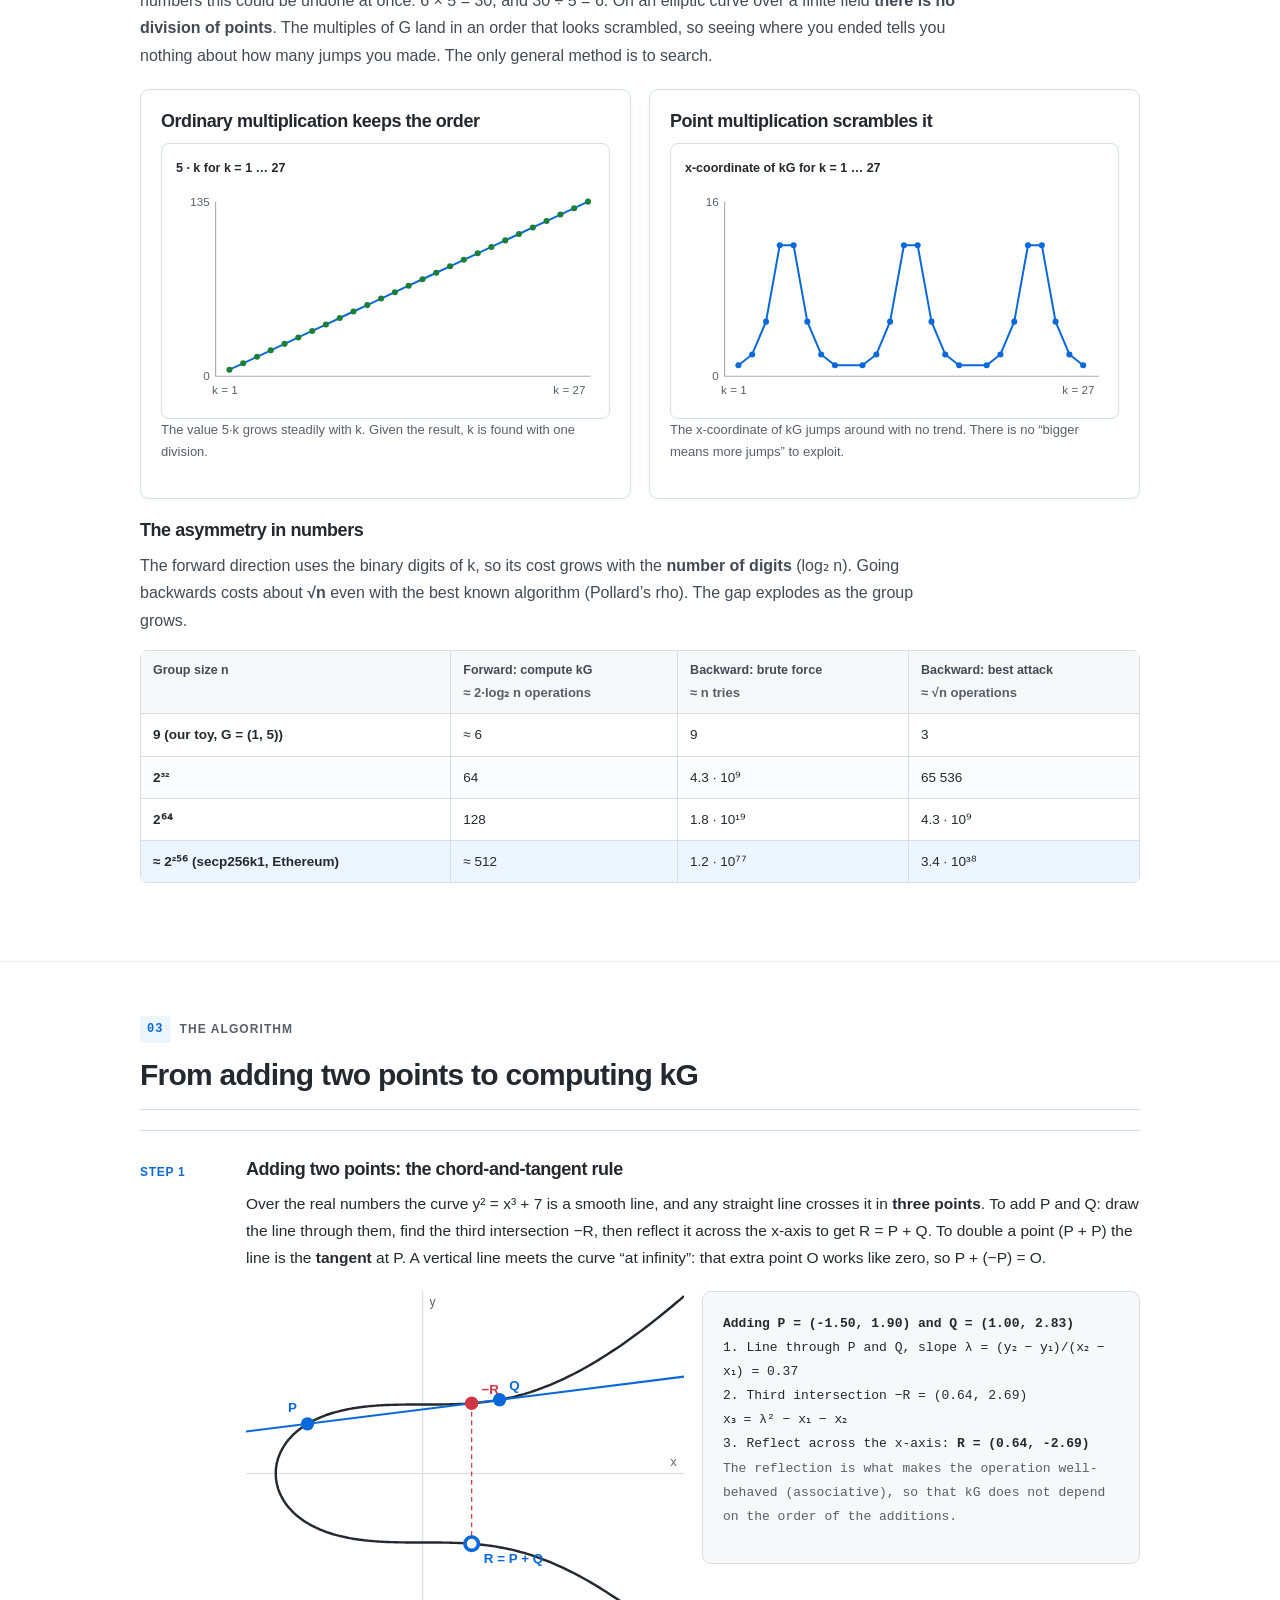
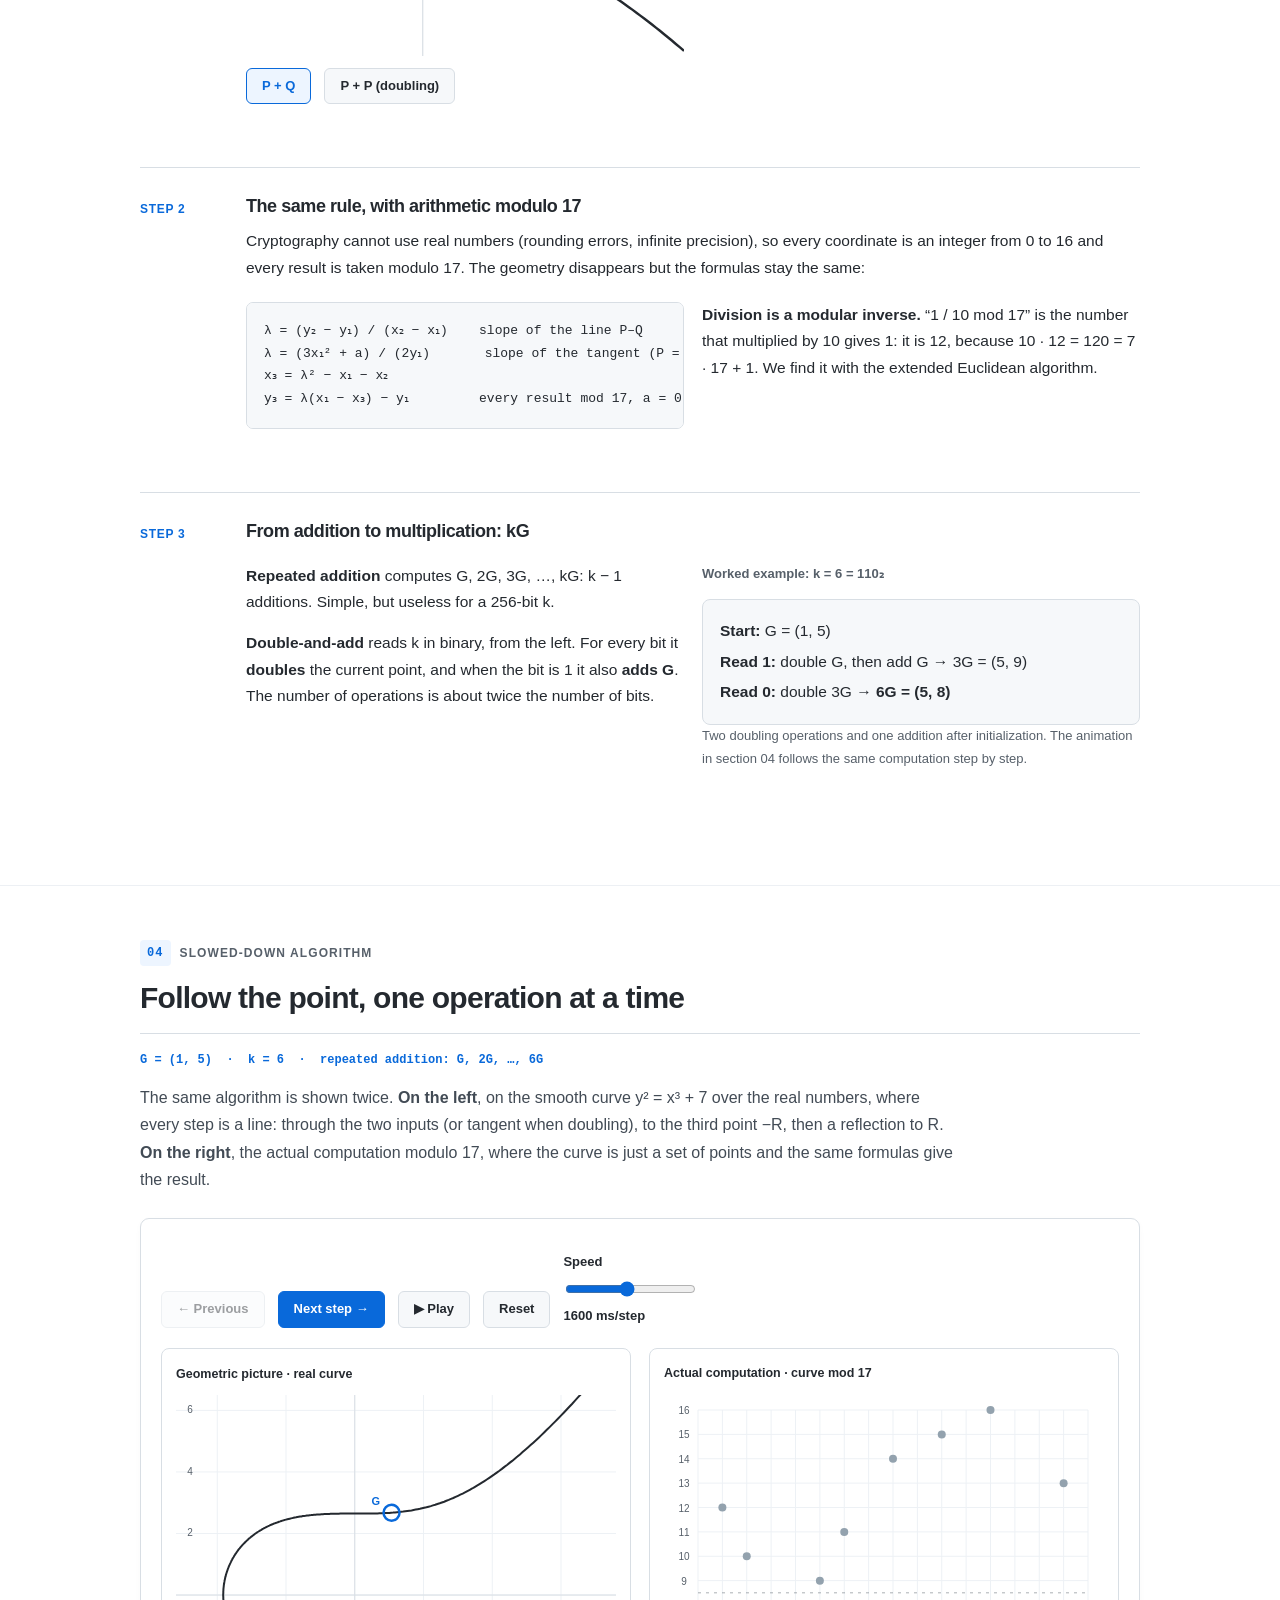
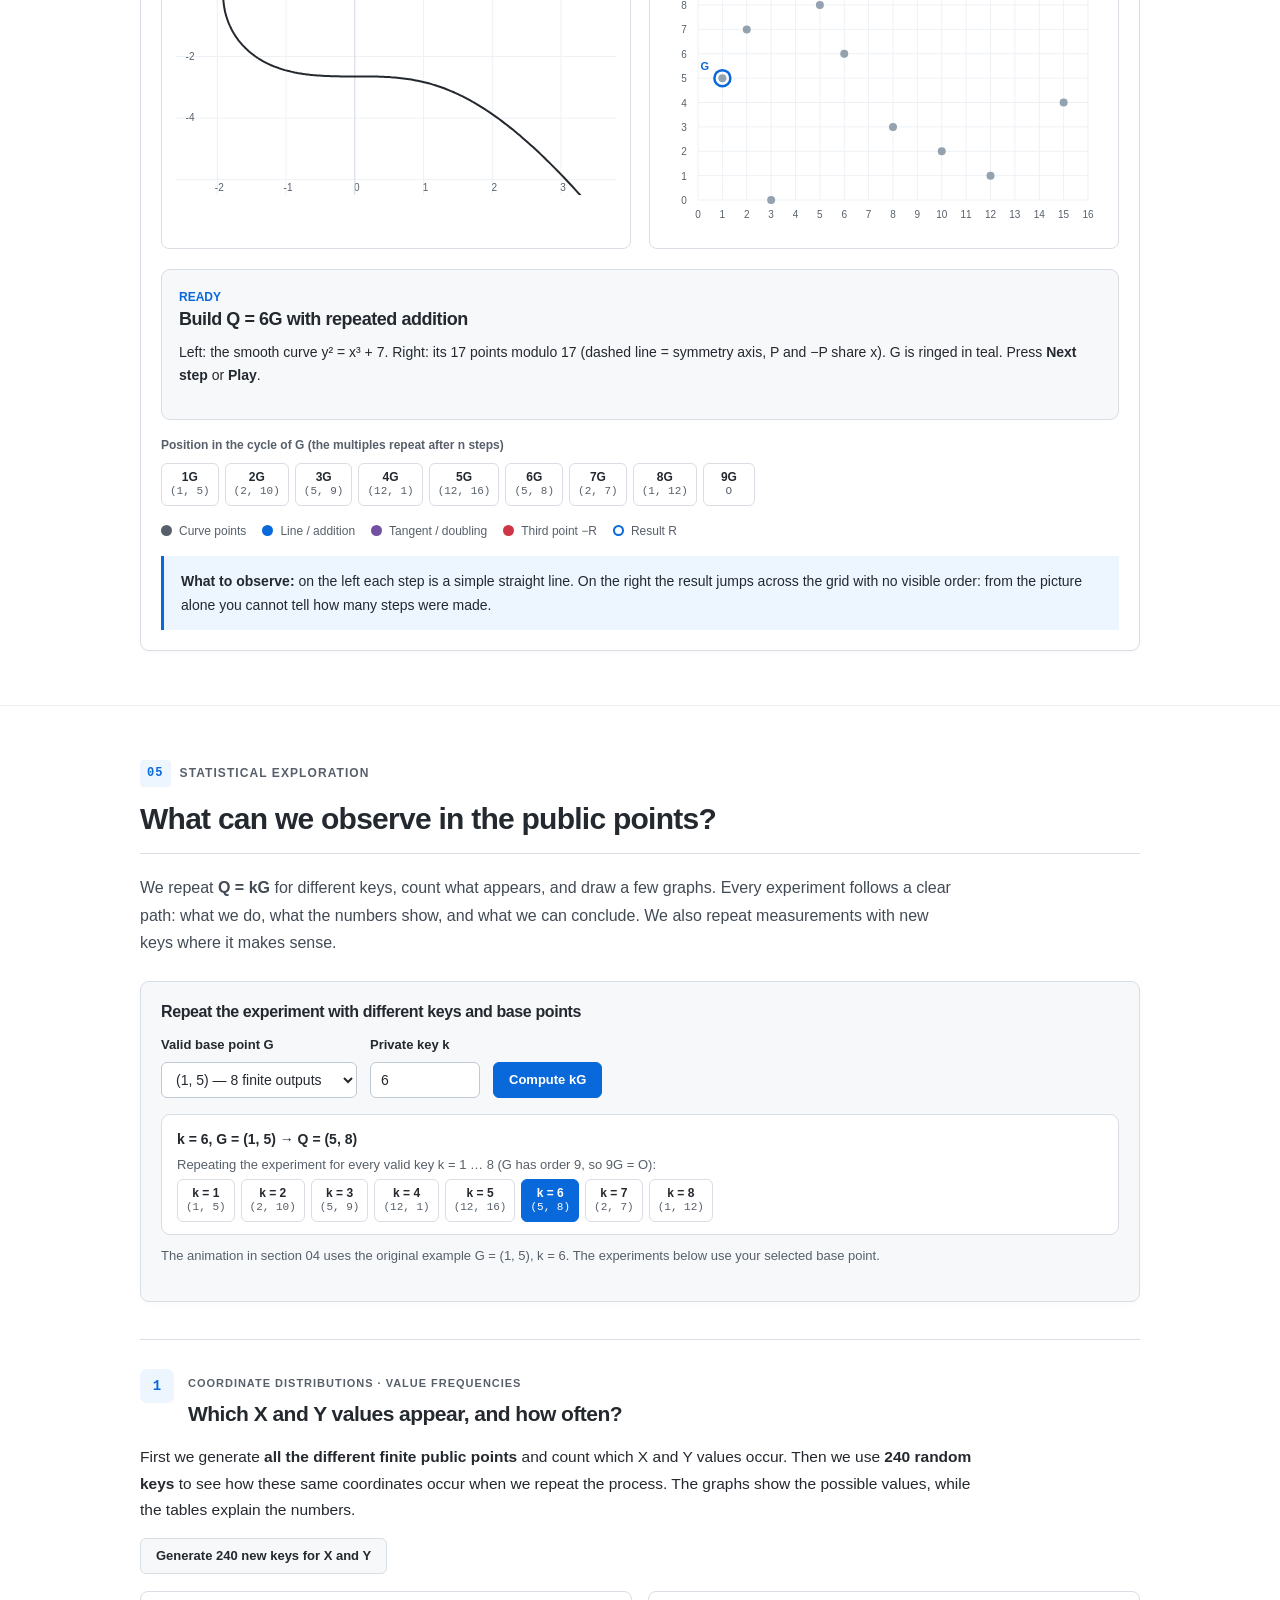
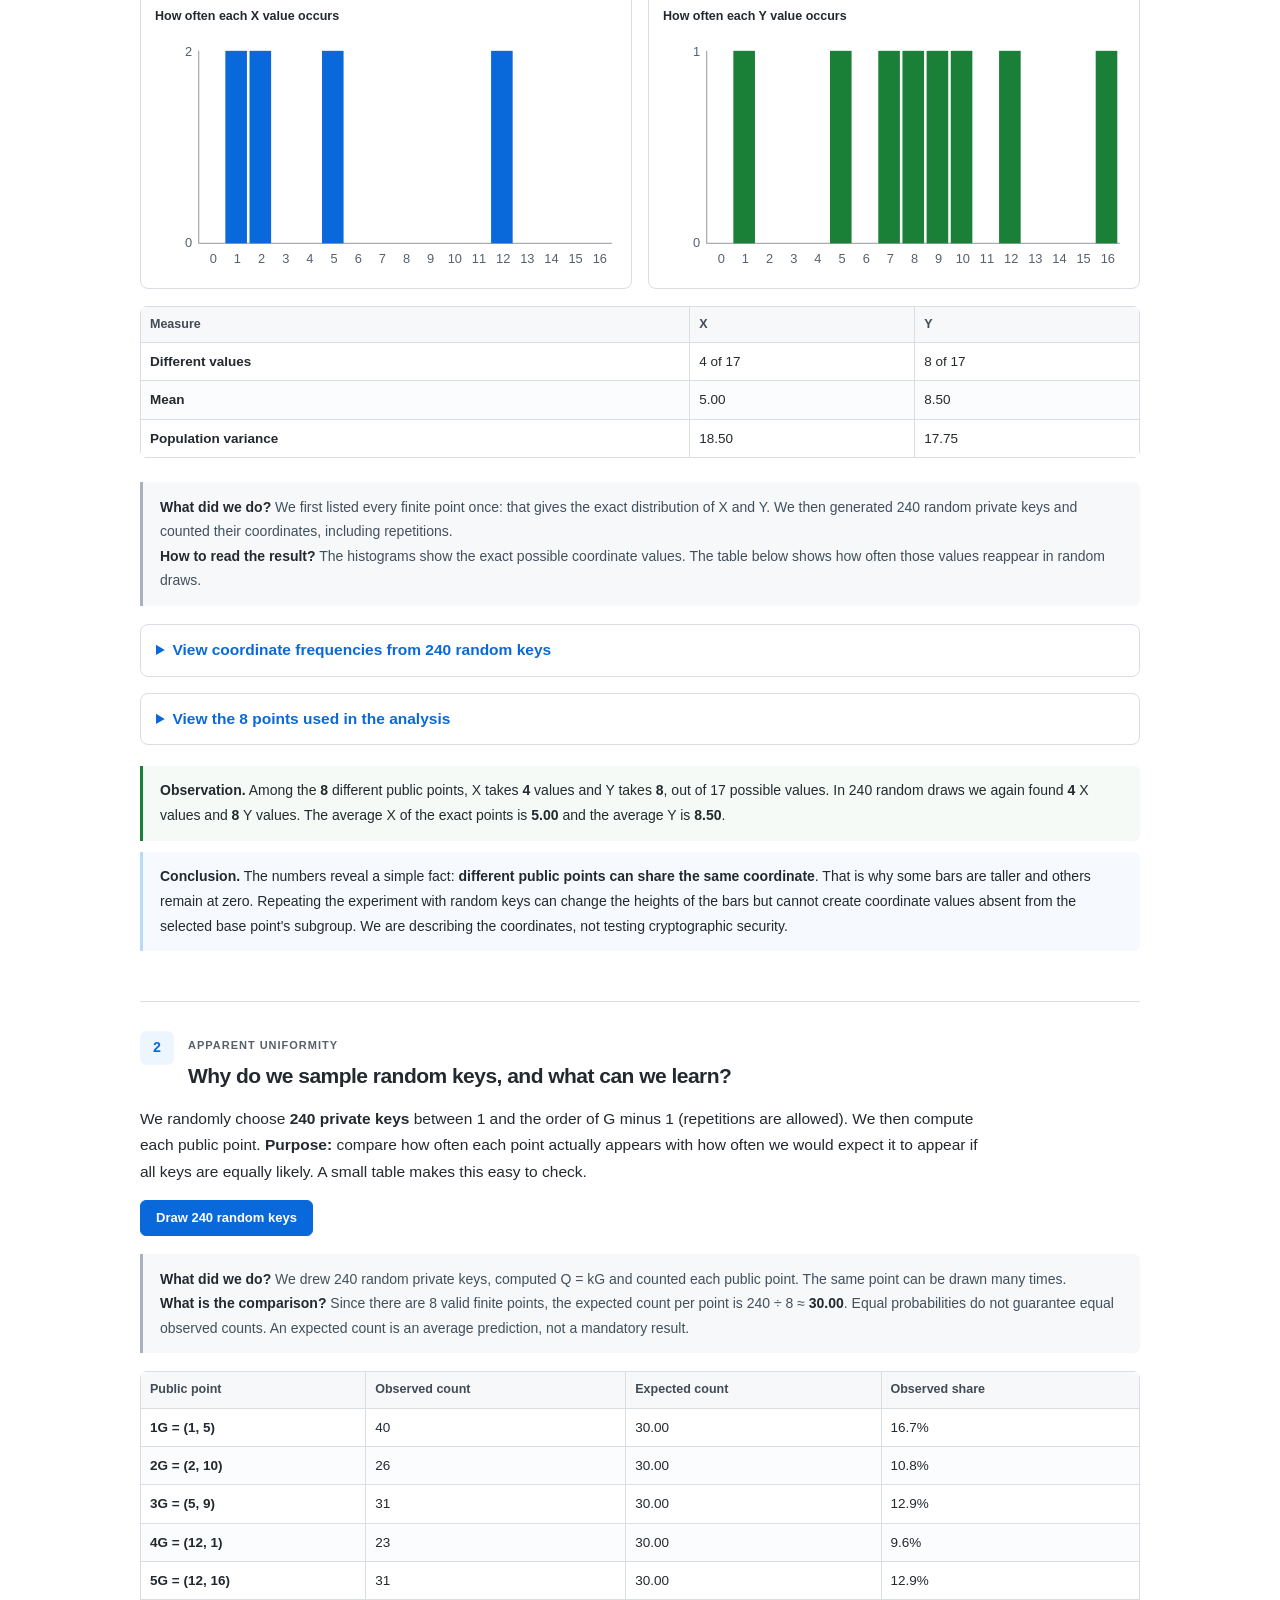
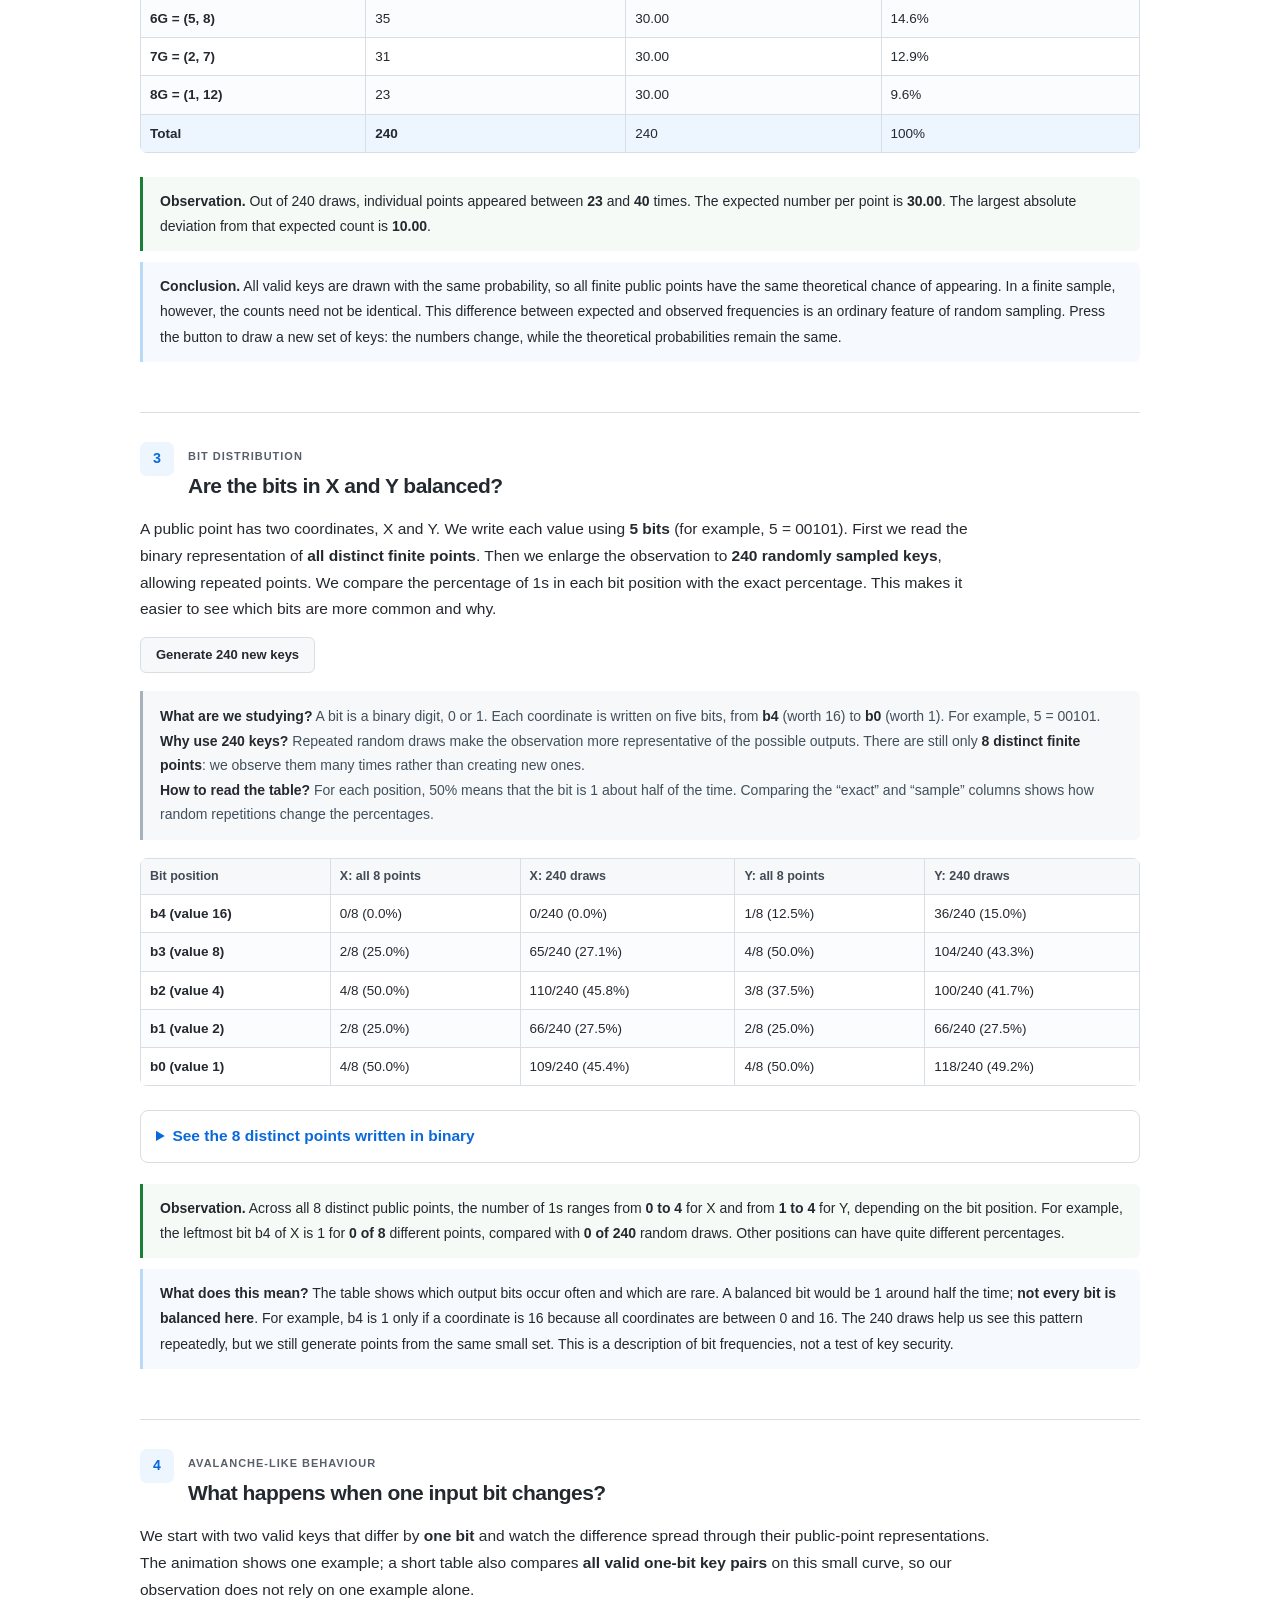
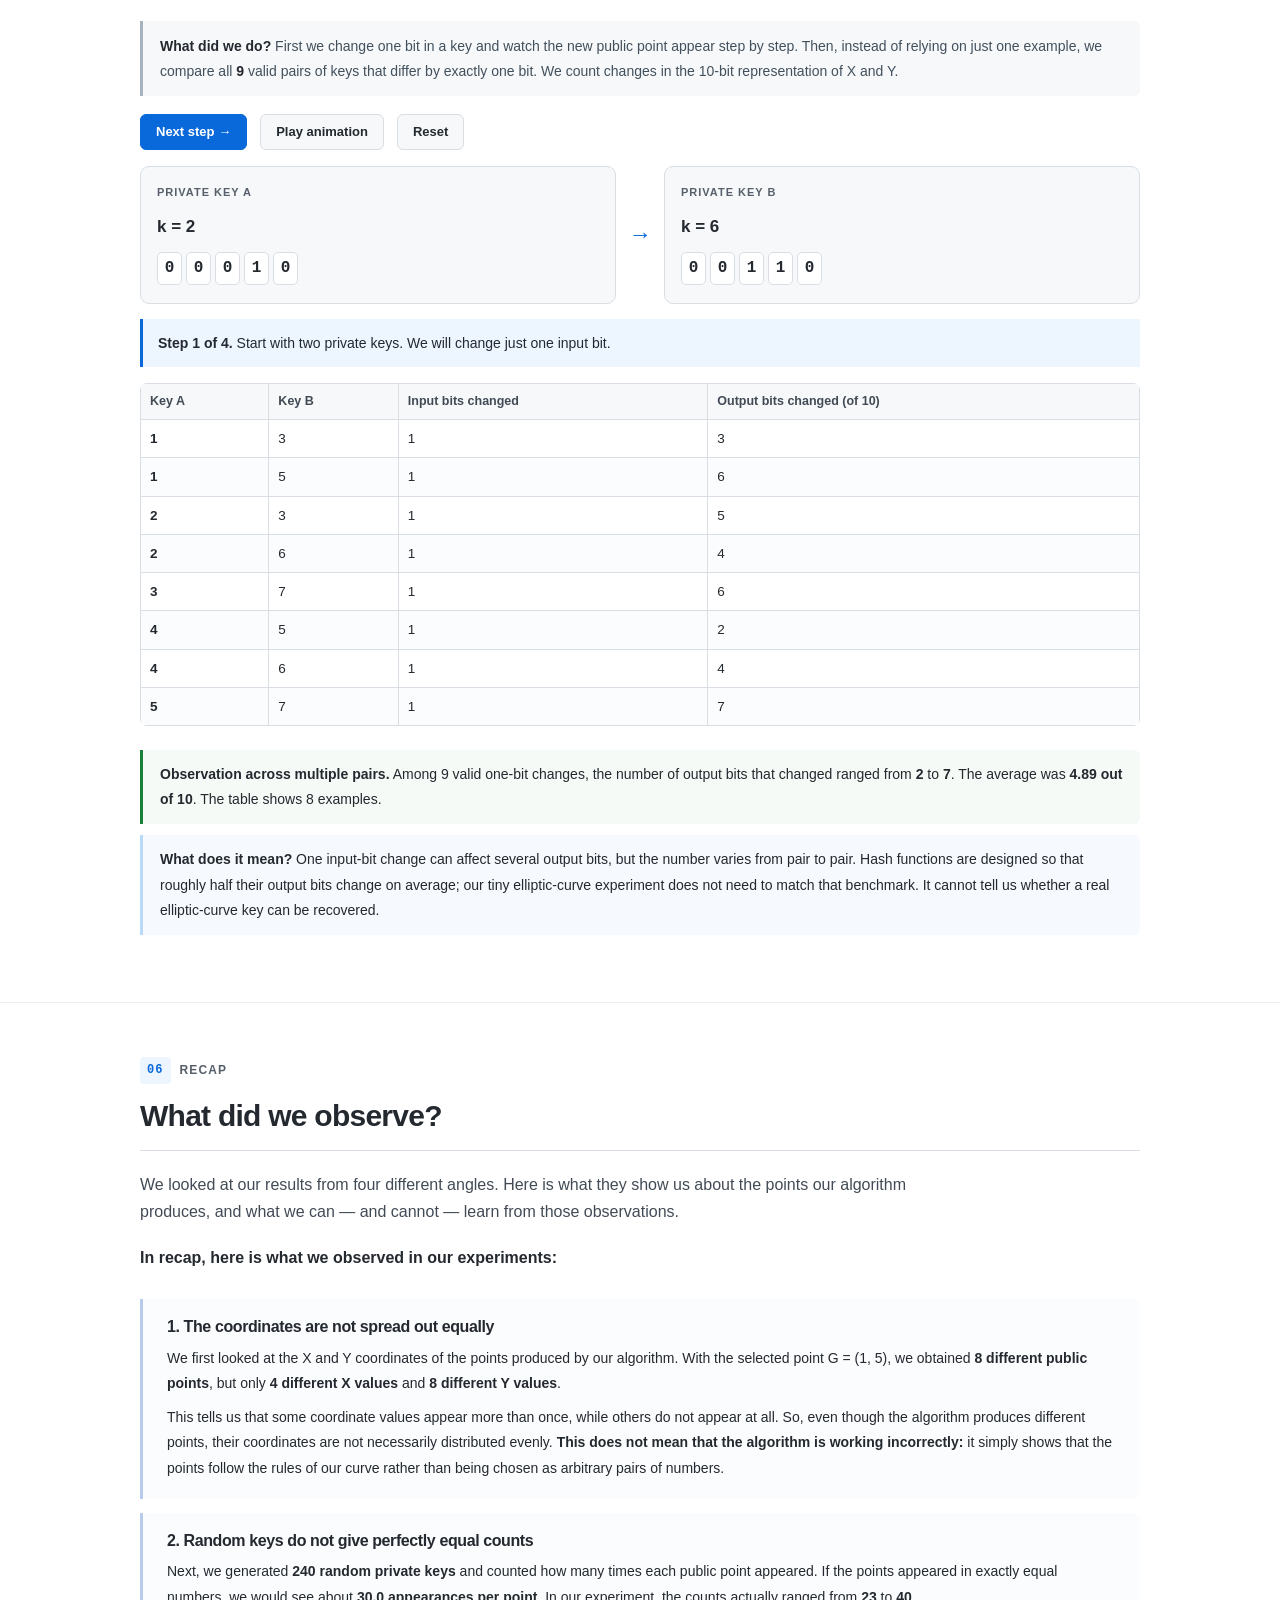
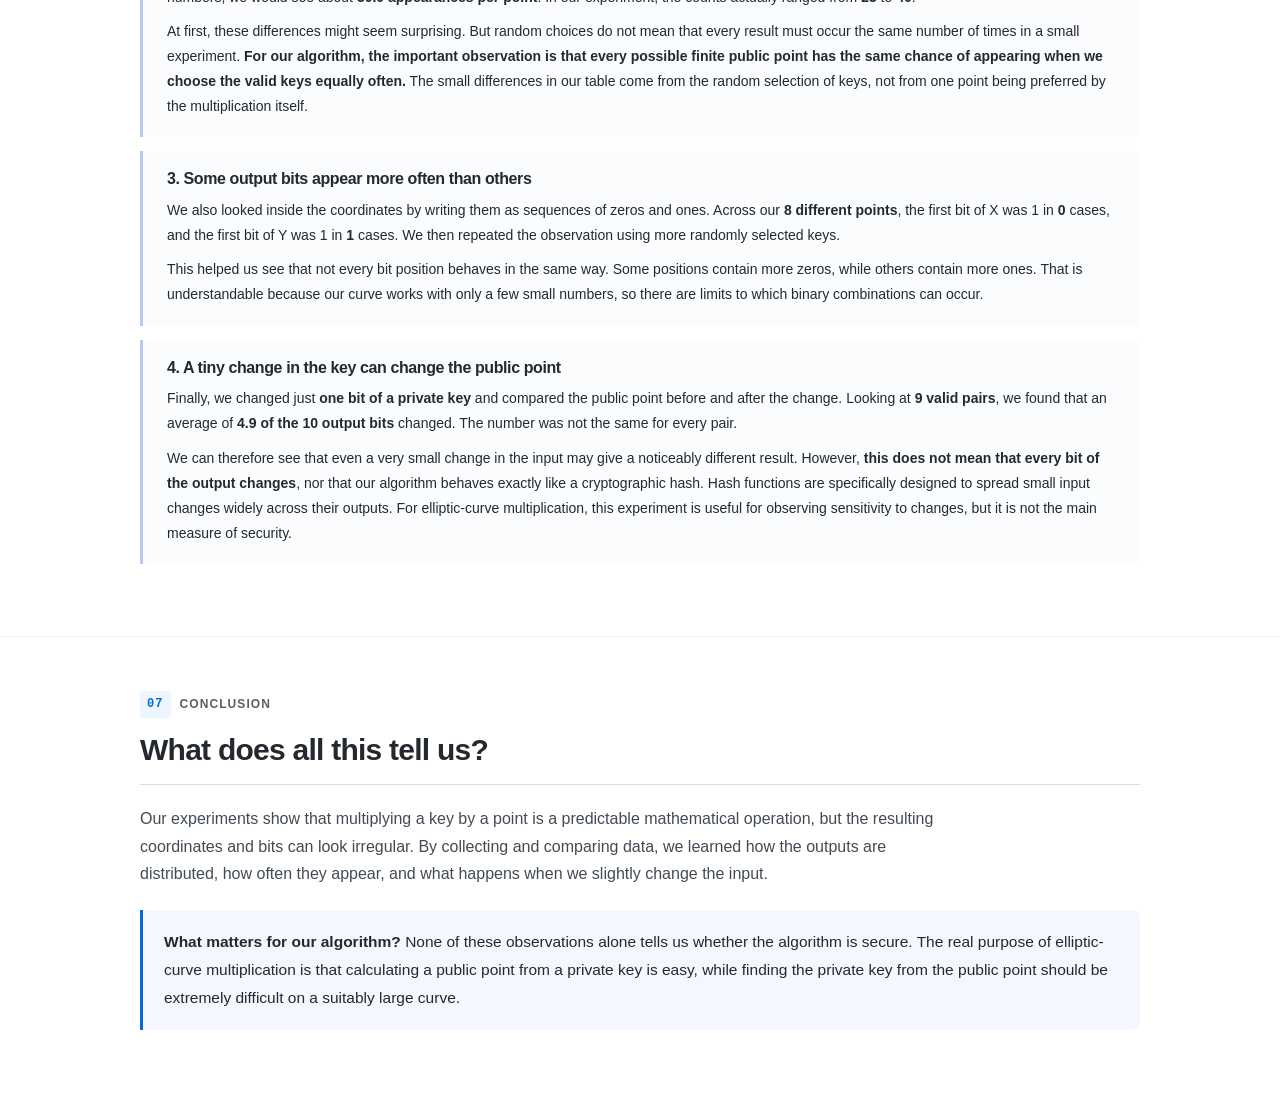
==== commit 81ca9d57: "Remove editor.js script from index.html" ====
--- a/homework-1/index.html
+++ b/homework-1/index.html
@@ -253,7 +253,7 @@
 
 
 <script src="app.js"></script>
-<script src="editor.js"></script>
-
-
-</body></html>+
+
+
+</body></html>
